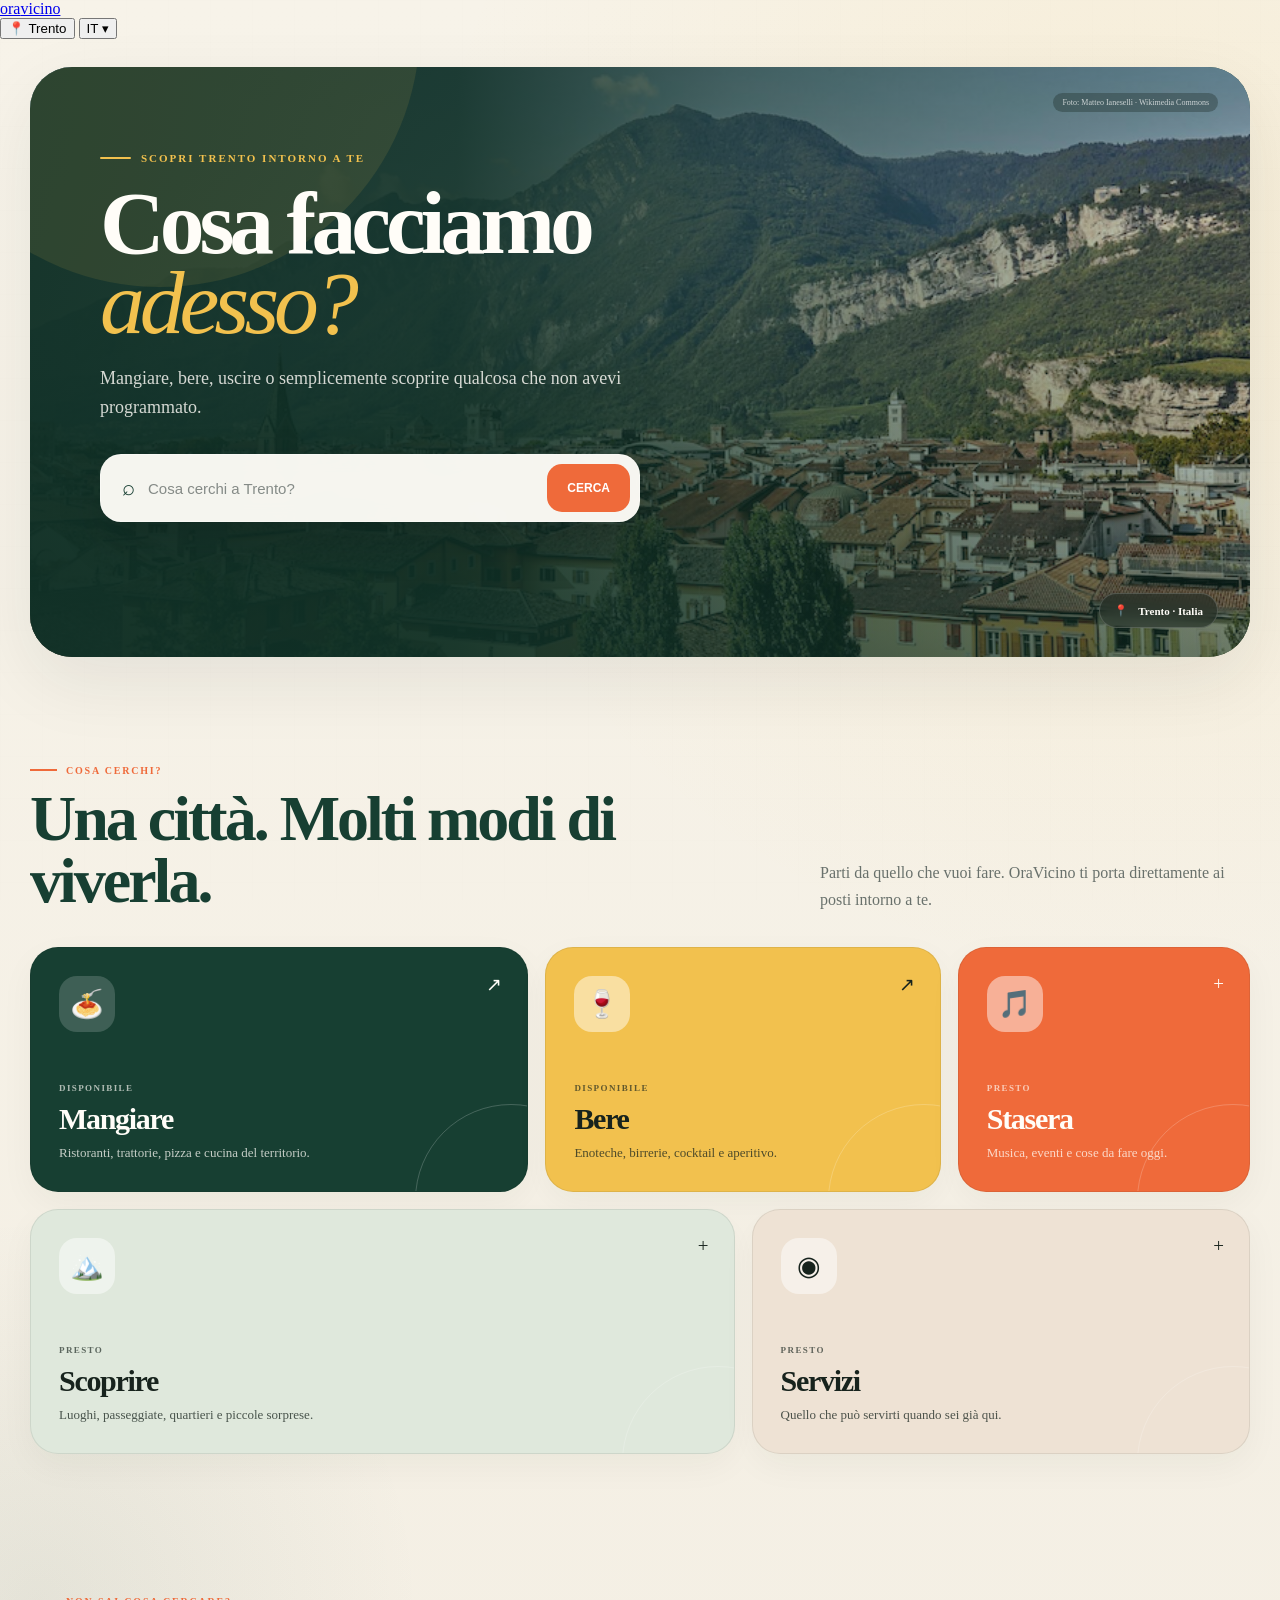
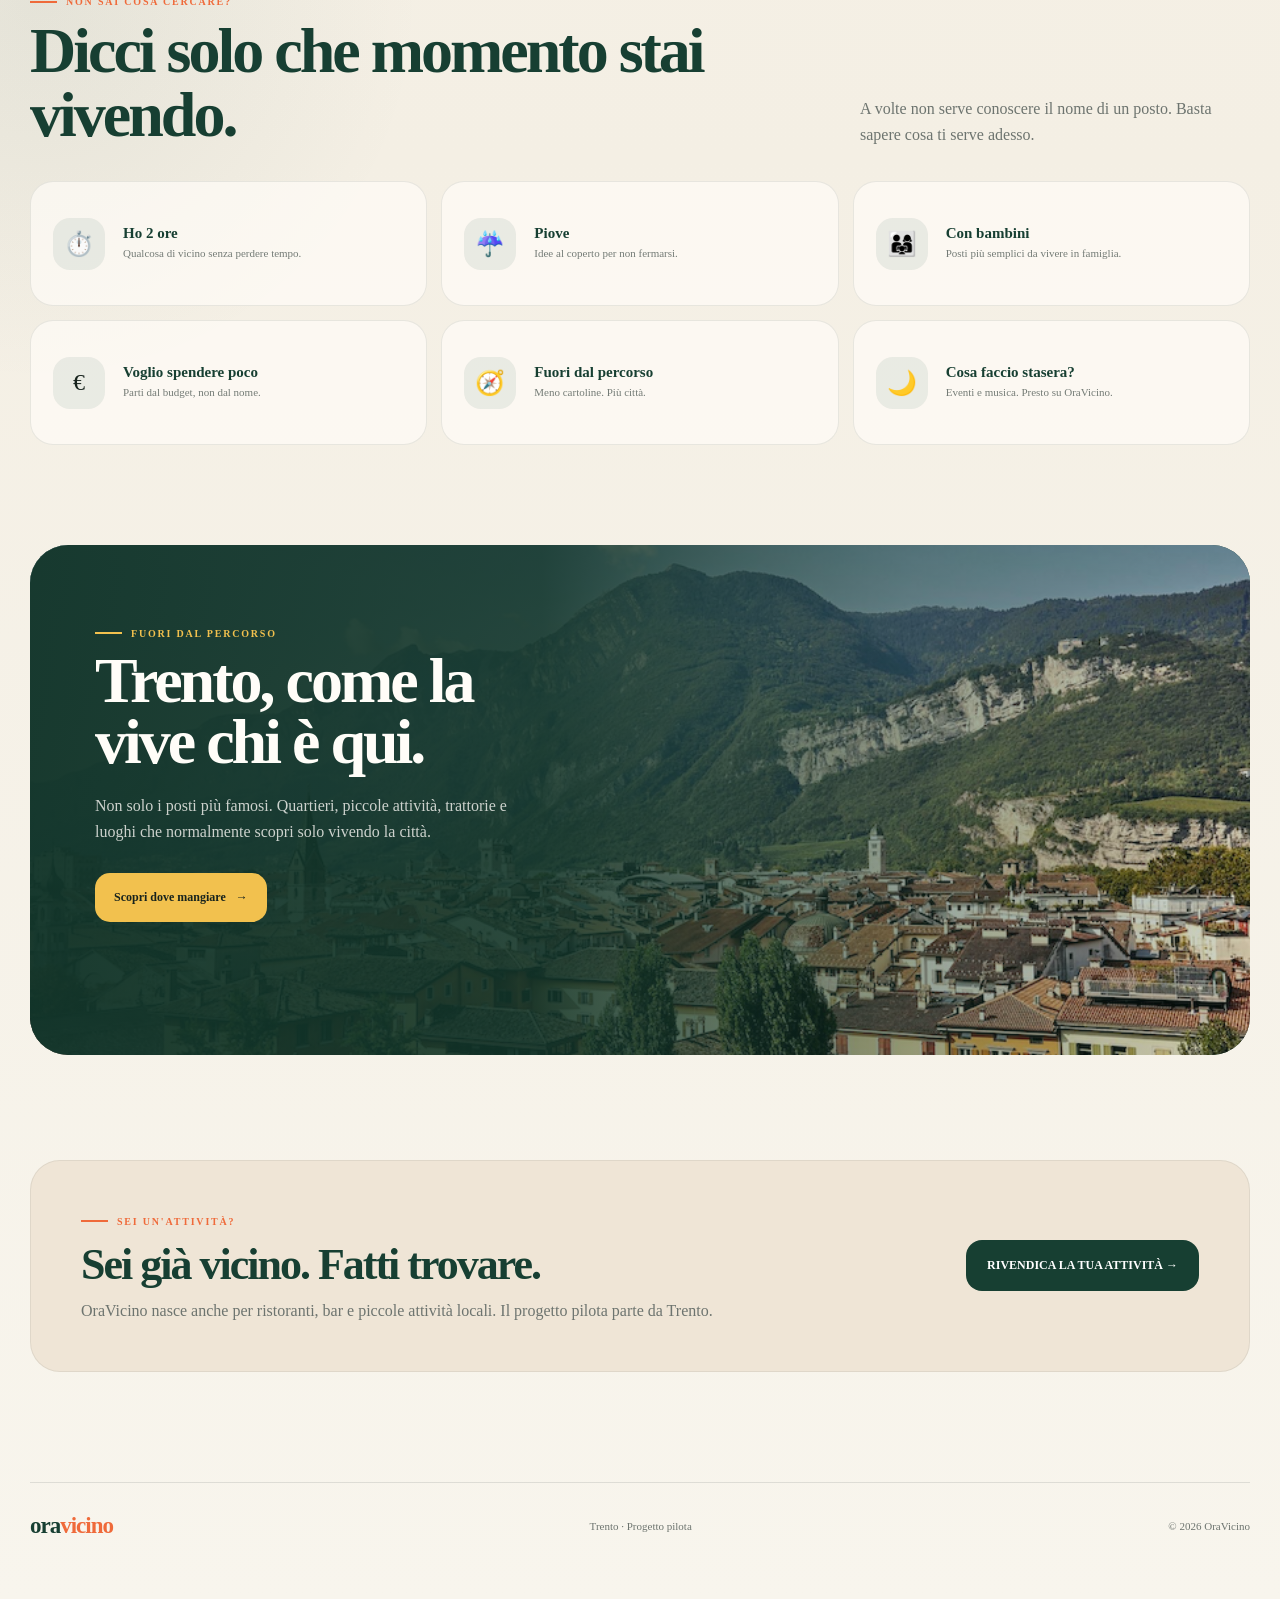
==== index.html @ 5eb2bd00 "Update index.html" ====
<!DOCTYPE html>
<html lang="it">

<head>

  <meta charset="UTF-8">

  <meta
    name="viewport"
    content="width=device-width, initial-scale=1.0"
  >

  <title>OraVicino — Scopri Trento intorno a te</title>

  <meta
    name="description"
    content="Scopri dove mangiare, bere, cosa fare e cosa vedere vicino a te a Trento."
  >

  <link
    rel="stylesheet"
    href="style.css"
  >

  <style>

    /* =====================================================
       HOME — ORAVICINO
    ===================================================== */

    body {
      margin: 0;
      color: #17231d;

      background:
        radial-gradient(
          circle at 90% 8%,
          rgba(242,193,78,.12),
          transparent 23%
        ),
        radial-gradient(
          circle at 3% 50%,
          rgba(23,63,50,.07),
          transparent 19%
        ),
        linear-gradient(
          180deg,
          #f7f3e9 0%,
          #f4efe4 55%,
          #f8f5ed 100%
        );
    }

    body::before {
      content: "";
      position: fixed;
      inset: 0;
      z-index: -10;
      pointer-events: none;
      opacity: .22;

      background-image:
        linear-gradient(
          rgba(23,63,50,.018) 1px,
          transparent 1px
        ),
        linear-gradient(
          90deg,
          rgba(23,63,50,.018) 1px,
          transparent 1px
        );

      background-size: 42px 42px;
    }


    /* =====================================================
       CONTAINER
    ===================================================== */

    .home-container {
      width: min(calc(100% - 60px), 1240px);
      margin: 0 auto;
    }


    /* =====================================================
       HERO
    ===================================================== */

    .home-hero {
      position: relative;
      min-height: 590px;
      margin-top: 28px;
      overflow: hidden;
      border-radius: 42px;
      isolation: isolate;

      box-shadow:
        0 25px 70px
        rgba(25,39,32,.08);

      background: #173f32;
    }

    .home-hero-photo {
      position: absolute;
      z-index: -5;
      inset: 0;
      width: 100%;
      height: 100%;
      object-fit: cover;
      object-position: center 48%;
    }

    .home-hero::before {
      content: "";
      position: absolute;
      z-index: -4;
      inset: 0;

      background:
        linear-gradient(
          90deg,
          rgba(16,48,38,.96) 0%,
          rgba(16,48,38,.91) 35%,
          rgba(16,48,38,.62) 58%,
          rgba(16,48,38,.20) 100%
        ),
        linear-gradient(
          0deg,
          rgba(16,48,38,.52),
          transparent 55%
        );
    }

    .home-hero::after {
      content: "";
      position: absolute;
      z-index: -3;
      width: 520px;
      height: 520px;
      top: -300px;
      left: -130px;
      border-radius: 50%;
      background: rgba(242,193,78,.10);
    }


    /* =====================================================
       CONTEÚDO HERO
    ===================================================== */

    .hero-content {
      position: relative;
      z-index: 2;
      width: min(680px, 100%);
      padding: 78px 70px 62px;
      color: #fffdf8;
      box-sizing: border-box;
    }

    .hero-eyebrow {
      display: inline-flex;
      align-items: center;
      gap: 10px;
      margin-bottom: 19px;
      color: #f2c14e;
      font-size: 11px;
      font-weight: 800;
      letter-spacing: 2px;
      text-transform: uppercase;
    }

    .hero-eyebrow::before {
      content: "";
      width: 31px;
      height: 2px;
      border-radius: 999px;
      background: #f2c14e;
    }

    .hero-content h1 {
      max-width: 670px;
      margin: 0 0 22px;
      color: #fffdf8;

      font-size:
        clamp(58px, 7vw, 94px);

      line-height: .89;
      letter-spacing: -5px;
    }

    .hero-content h1 em {
      display: block;
      color: #f2c14e;

      font-family:
        "Playfair Display",
        Georgia,
        serif;

      font-weight: 500;
    }

    .hero-description {
      max-width: 530px;
      margin: 0;
      color: rgba(255,253,248,.82);
      font-size: 18px;
      line-height: 1.6;
    }


    /* =====================================================
       BUSCA
    ===================================================== */

    .hero-search {
      max-width: 600px;
      min-height: 66px;
      margin-top: 32px;
      padding: 0 9px 0 21px;

      display: flex;
      align-items: center;
      gap: 13px;

      border-radius: 21px;

      background:
        rgba(255,253,248,.96);

      border:
        1px solid
        rgba(255,255,255,.35);

      box-shadow:
        0 17px 45px
        rgba(0,0,0,.16);

      backdrop-filter: blur(10px);
    }

    .hero-search-icon {
      flex: 0 0 auto;
      color: #173f32;
      font-size: 22px;
    }

    .hero-search input {
      flex: 1;
      min-width: 0;
      padding: 18px 0;
      border: 0;
      outline: 0;
      background: transparent;
      color: #17231d;
      font-size: 15px;
    }

    .hero-search input::placeholder {
      color: #858b87;
    }

    .hero-search button {
      min-height: 48px;
      padding: 0 20px;
      border: 0;
      border-radius: 15px;
      cursor: pointer;
      background: #ef6a3a;
      color: white;
      font-size: 12px;
      font-weight: 800;

      transition:
        transform .2s ease,
        background .2s ease;
    }

    .hero-search button:hover {
      transform: translateY(-1px);
      background: #db5c31;
    }


    /* =====================================================
       HERO LOCAL
    ===================================================== */

    .hero-location {
      position: absolute;
      z-index: 3;
      right: 32px;
      bottom: 29px;

      display: flex;
      align-items: center;
      gap: 10px;

      padding: 10px 14px;
      border-radius: 999px;
      color: #fffdf8;

      background:
        rgba(23,35,29,.52);

      border:
        1px solid
        rgba(255,255,255,.17);

      font-size: 11px;
      font-weight: 700;
      backdrop-filter: blur(8px);
    }

    .hero-photo-credit {
      position: absolute;
      z-index: 3;
      right: 32px;
      top: 26px;
      padding: 5px 9px;
      border-radius: 999px;
      color: rgba(255,255,255,.72);
      background: rgba(23,35,29,.32);
      font-size: 8px;
      text-decoration: none;
      backdrop-filter: blur(6px);
    }


    /* =====================================================
       INTRO CATEGORIAS
    ===================================================== */

    .category-section {
      padding: 100px 0 45px;
    }

    .section-heading {
      display: grid;

      grid-template-columns:
        minmax(0, 1fr)
        minmax(260px, 430px);

      gap: 50px;
      align-items: end;
      margin-bottom: 34px;
    }

    .section-kicker {
      display: inline-flex;
      align-items: center;
      gap: 9px;
      margin-bottom: 12px;
      color: #ef6a3a;
      font-size: 10px;
      font-weight: 800;
      letter-spacing: 1.8px;
      text-transform: uppercase;
    }

    .section-kicker::before {
      content: "";
      width: 27px;
      height: 2px;
      background: #ef6a3a;
    }

    .section-heading h2 {
      max-width: 700px;
      margin: 0;
      color: #173f32;

      font-size:
        clamp(42px, 5vw, 66px);

      line-height: .98;
      letter-spacing: -3px;
    }

    .section-heading p {
      margin: 0;
      color: #69716c;
      font-size: 16px;
      line-height: 1.65;
    }


    /* =====================================================
       CATEGORIAS
    ===================================================== */

    .category-grid {
      display: grid;
      grid-template-columns: repeat(12, 1fr);
      gap: 17px;
    }

    .category-card {
      position: relative;
      min-height: 245px;
      overflow: hidden;
      padding: 28px;

      display: flex;
      flex-direction: column;
      justify-content: space-between;

      border-radius: 28px;
      text-decoration: none;
      color: #17231d;

      border:
        1px solid
        rgba(23,35,29,.09);

      background:
        rgba(255,253,248,.82);

      box-shadow:
        0 12px 35px
        rgba(25,39,32,.045);

      transition:
        transform .25s ease,
        box-shadow .25s ease;

      box-sizing: border-box;
    }

    a.category-card {
      cursor: pointer;
    }

    div.category-card {
      cursor: default;
    }

    a.category-card:hover {
      transform: translateY(-5px);

      box-shadow:
        0 22px 55px
        rgba(25,39,32,.10);
    }

    .category-card.mangiare {
      grid-column: span 5;
      color: #fffdf8;
      background: #173f32;
    }

    .category-card.bere {
      grid-column: span 4;
      background: #f2c14e;
    }

    .category-card.stasera {
      grid-column: span 3;
      color: #fffdf8;
      background: #ef6a3a;
    }

    .category-card.scoprire {
      grid-column: span 7;
      background: #dfe8dc;
    }

    .category-card.servizi {
      grid-column: span 5;
      background: #eee2d4;
    }

    .category-icon {
      position: relative;
      z-index: 2;
      width: 56px;
      height: 56px;

      display: flex;
      align-items: center;
      justify-content: center;

      border-radius: 18px;
      background: rgba(255,255,255,.17);
      font-size: 27px;
    }

    .category-card:not(.mangiare)
    .category-icon {
      background: rgba(255,255,255,.47);
    }

    .category-content {
      position: relative;
      z-index: 2;
    }

    .category-status {
      display: inline-flex;
      margin-bottom: 9px;
      font-size: 9px;
      font-weight: 800;
      letter-spacing: 1.4px;
      text-transform: uppercase;
      opacity: .66;
    }

    .category-card h3 {
      margin: 0 0 7px;
      color: inherit;
      font-size: 30px;
      letter-spacing: -1.3px;
    }

    .category-card p {
      max-width: 400px;
      margin: 0;
      color: inherit;
      opacity: .75;
      font-size: 13px;
      line-height: 1.5;
    }

    .category-arrow {
      position: absolute;
      z-index: 2;
      right: 25px;
      top: 25px;
      font-size: 19px;

      transition:
        transform .2s ease;
    }

    a.category-card:hover
    .category-arrow {
      transform: translate(3px, -3px);
    }

    .category-card::after {
      content: "";
      position: absolute;
      width: 190px;
      height: 190px;
      right: -80px;
      bottom: -105px;
      border-radius: 50%;

      border:
        1px solid
        rgba(255,255,255,.20);

      pointer-events: none;
    }


    /* =====================================================
       MOMENTOS
    ===================================================== */

    .now-section {
      padding: 90px 0 100px;
    }

    .now-top {
      display: flex;
      justify-content: space-between;
      align-items: end;
      gap: 40px;
      margin-bottom: 34px;
    }

    .now-top h2 {
      max-width: 680px;
      margin: 0;
      color: #173f32;

      font-size:
        clamp(42px, 5vw, 64px);

      line-height: 1;
      letter-spacing: -3px;
    }

    .now-top p {
      max-width: 390px;
      margin: 0;
      color: #6d746f;
      line-height: 1.6;
    }

    .moment-grid {
      display: grid;
      grid-template-columns: repeat(3, 1fr);
      gap: 14px;
    }

    .moment {
      min-height: 125px;
      padding: 22px;

      display: flex;
      align-items: center;
      gap: 18px;

      border-radius: 23px;
      text-decoration: none;
      color: #17231d;

      background:
        rgba(255,253,248,.68);

      border:
        1px solid
        rgba(23,35,29,.09);

      transition:
        transform .2s ease,
        background .2s ease,
        box-shadow .2s ease;

      box-sizing: border-box;
    }

    a.moment:hover {
      transform: translateY(-3px);
      background: #fffdf8;

      box-shadow:
        0 15px 40px
        rgba(25,39,32,.07);
    }

    .moment-icon {
      flex: 0 0 52px;
      width: 52px;
      height: 52px;

      display: flex;
      align-items: center;
      justify-content: center;

      border-radius: 17px;
      background: rgba(23,63,50,.08);
      font-size: 24px;
    }

    .moment strong {
      display: block;
      margin-bottom: 4px;
      color: #173f32;
      font-size: 15px;
    }

    .moment span {
      display: block;
      color: #747b76;
      font-size: 11px;
      line-height: 1.45;
    }


    /* =====================================================
       LOCAL EXPERIENCE
    ===================================================== */

    .local-section {
      position: relative;
      min-height: 510px;
      overflow: hidden;
      margin-bottom: 105px;
      border-radius: 38px;
      background: #173f32;
      isolation: isolate;
    }

    .local-photo {
      position: absolute;
      z-index: -4;
      inset: 0;
      width: 100%;
      height: 100%;
      object-fit: cover;
      object-position: center;
    }

    .local-section::before {
      content: "";
      position: absolute;
      z-index: -3;
      inset: 0;

      background:
        linear-gradient(
          90deg,
          rgba(18,53,42,.97) 0%,
          rgba(18,53,42,.89) 42%,
          rgba(18,53,42,.45) 72%,
          rgba(18,53,42,.18) 100%
        );
    }

    .local-content {
      width: min(570px, 100%);
      padding: 75px 65px;
      color: #fffdf8;
      box-sizing: border-box;
    }

    .local-content .section-kicker {
      color: #f2c14e;
    }

    .local-content
    .section-kicker::before {
      background: #f2c14e;
    }

    .local-content h2 {
      margin: 0 0 20px;
      color: #fffdf8;

      font-size:
        clamp(46px, 5vw, 69px);

      line-height: .95;
      letter-spacing: -3px;
    }

    .local-content p {
      max-width: 500px;
      margin: 0 0 28px;
      color: rgba(255,253,248,.78);
      font-size: 16px;
      line-height: 1.65;
    }

    .local-button {
      display: inline-flex;
      align-items: center;
      gap: 10px;
      min-height: 49px;
      padding: 0 19px;
      border-radius: 15px;
      text-decoration: none;
      background: #f2c14e;
      color: #17231d;
      font-size: 12px;
      font-weight: 800;
      transition: transform .2s ease;
    }

    .local-button:hover {
      transform: translateY(-2px);
    }


    /* =====================================================
       NEGÓCIOS
    ===================================================== */

    .business-section {
      display: grid;

      grid-template-columns:
        minmax(0, 1fr)
        auto;

      gap: 40px;
      align-items: center;
      margin-bottom: 110px;
      padding: 47px 50px;
      border-radius: 30px;
      background: #efe5d6;

      border:
        1px solid
        rgba(23,35,29,.07);

      box-sizing: border-box;
    }

    .business-section h2 {
      margin: 0 0 8px;
      color: #173f32;

      font-size:
        clamp(30px, 4vw, 44px);

      letter-spacing: -2px;
    }

    .business-section p {
      max-width: 650px;
      margin: 0;
      color: #6d746f;
      line-height: 1.6;
    }

    .business-button {
      display: inline-flex;
      align-items: center;
      justify-content: center;
      min-height: 51px;
      padding: 0 21px;
      border-radius: 16px;
      color: white;
      background: #173f32;
      text-decoration: none;
      font-size: 12px;
      font-weight: 800;
      white-space: nowrap;
    }


    /* =====================================================
       FOOTER
    ===================================================== */

    .home-footer {
      width: min(calc(100% - 60px), 1240px);
      margin: 0 auto 30px;
      padding: 30px 0;

      display: flex;
      justify-content: space-between;
      align-items: center;
      gap: 30px;

      border-top:
        1px solid
        rgba(23,35,29,.11);

      color: #6d746f;
      font-size: 11px;
    }

    .home-footer
    .footer-logo {
      color: #173f32;
      font-size: 23px;
      font-weight: 800;
      letter-spacing: -1px;
      text-decoration: none;
    }

    .home-footer
    .footer-logo span {
      color: #ef6a3a;
    }


    /* =====================================================
       TABLET
    ===================================================== */

    @media (max-width: 900px) {

      .home-hero {
        min-height: 570px;
      }

      .hero-content {
        padding: 65px 45px 55px;
      }

      .section-heading {
        grid-template-columns: 1fr;
        gap: 20px;
      }

      .category-card.mangiare,
      .category-card.bere,
      .category-card.stasera,
      .category-card.scoprire,
      .category-card.servizi {
        grid-column: span 6;
      }

      .category-card.servizi {
        grid-column: 1 / -1;
      }

      .moment-grid {
        grid-template-columns: repeat(2, 1fr);
      }

      .now-top {
        align-items: flex-start;
        flex-direction: column;
      }

      .business-section {
        grid-template-columns: 1fr;
      }

    }


    /* =====================================================
       CELULAR
    ===================================================== */

    @media (max-width: 600px) {

      .home-container {
        width: calc(100% - 30px);
      }

      .home-hero {
        min-height: 640px;
        margin-top: 15px;
        border-radius: 28px;
      }

      .home-hero-photo {
        object-position: 61% center;
      }

      .home-hero::before {
        background:
          linear-gradient(
            0deg,
            rgba(16,48,38,.98) 0%,
            rgba(16,48,38,.92) 54%,
            rgba(16,48,38,.47) 100%
          );
      }

      .hero-content {
        position: absolute;
        left: 0;
        right: 0;
        bottom: 0;
        padding: 35px 22px 31px;
      }

      .hero-content h1 {
        font-size:
          clamp(52px, 16vw, 72px);

        letter-spacing: -3.5px;
      }

      .hero-description {
        font-size: 15px;
      }

      .hero-search {
        min-height: 58px;
        padding-left: 16px;
      }

      .hero-search button {
        display: none;
      }

      .hero-location {
        top: 20px;
        right: 18px;
        bottom: auto;
      }

      .hero-photo-credit {
        display: none;
      }

      .category-section {
        padding-top: 75px;
      }

      .section-heading h2,
      .now-top h2 {
        letter-spacing: -2px;
      }

      .category-card.mangiare,
      .category-card.bere,
      .category-card.stasera,
      .category-card.scoprire,
      .category-card.servizi {
        grid-column: 1 / -1;
      }

      .category-card {
        min-height: 205px;
      }

      .now-section {
        padding: 70px 0 80px;
      }

      .moment-grid {
        grid-template-columns: 1fr;
      }

      .moment {
        min-height: 95px;
      }

      .local-section {
        min-height: 570px;
        margin-bottom: 70px;
        border-radius: 28px;
      }

      .local-section::before {
        background:
          linear-gradient(
            0deg,
            rgba(18,53,42,.98) 0%,
            rgba(18,53,42,.88) 58%,
            rgba(18,53,42,.25) 100%
          );
      }

      .local-content {
        position: absolute;
        left: 0;
        right: 0;
        bottom: 0;
        width: auto;
        padding: 38px 25px;
      }

      .business-section {
        margin-bottom: 70px;
        padding: 32px 25px;
      }

      .home-footer {
        width: calc(100% - 30px);
        align-items: flex-start;
        flex-direction: column;
      }

    }

  </style>

</head>


<body>


  <!-- =====================================================
       HEADER
  ===================================================== -->

  <header class="topbar">

    <a
      class="logo"
      href="index.html"
    >
      ora<span>vicino</span>
    </a>


    <div class="top-actions">

      <button
        class="city-button"
        type="button"
      >
        📍 Trento
      </button>


      <button
        class="language-button"
        type="button"
      >
        IT ▾
      </button>

    </div>

  </header>


  <main>

    <div class="home-container">


      <!-- =================================================
           HERO
      ================================================== -->

      <section class="home-hero">

        <img
          class="home-hero-photo"
          src="images/trento-panorama.jpg"
          alt="Panorama di Trento"
        >


        <div class="hero-content">

          <span class="hero-eyebrow">
            SCOPRI TRENTO INTORNO A TE
          </span>


          <h1>
            Cosa facciamo
            <em>adesso?</em>
          </h1>


          <p class="hero-description">

            Mangiare, bere, uscire
            o semplicemente scoprire qualcosa
            che non avevi programmato.

          </p>


          <form
            class="hero-search"
            id="homeSearch"
          >

            <span class="hero-search-icon">
              ⌕
            </span>


            <input
              id="homeSearchInput"
              type="text"
              placeholder="Cosa cerchi a Trento?"
              autocomplete="off"
            >


            <button type="submit">
              CERCA
            </button>

          </form>

        </div>


        <div class="hero-location">

          <span>📍</span>

          <span>
            Trento · Italia
          </span>

        </div>


        <a
          class="hero-photo-credit"
          href="https://commons.wikimedia.org/wiki/File:Trento-panorama_from_Bindesi_2.jpg"
          target="_blank"
          rel="noopener noreferrer"
        >
          Foto: Matteo Ianeselli · Wikimedia Commons
        </a>

      </section>


      <!-- =================================================
           CATEGORIAS
      ================================================== -->

      <section class="category-section">

        <div class="section-heading">

          <div>

            <span class="section-kicker">
              COSA CERCHI?
            </span>


            <h2>
              Una città.
              Molti modi di viverla.
            </h2>

          </div>


          <p>

            Parti da quello che vuoi fare.
            OraVicino ti porta direttamente
            ai posti intorno a te.

          </p>

        </div>


        <div class="category-grid">


          <!-- MANGIARE -->

          <a
            class="category-card mangiare"
            href="mangiare.html"
          >

            <span class="category-arrow">
              ↗
            </span>


            <div class="category-icon">
              🍝
            </div>


            <div class="category-content">

              <span class="category-status">
                DISPONIBILE
              </span>


              <h3>
                Mangiare
              </h3>


              <p>
                Ristoranti, trattorie,
                pizza e cucina del territorio.
              </p>

            </div>

          </a>


          <!-- BERE -->

          <a
            class="category-card bere"
            href="bere.html"
          >

            <span class="category-arrow">
              ↗
            </span>


            <div class="category-icon">
              🍷
            </div>


            <div class="category-content">

              <span class="category-status">
                DISPONIBILE
              </span>


              <h3>
                Bere
              </h3>


              <p>
                Enoteche, birrerie,
                cocktail e aperitivo.
              </p>

            </div>

          </a>


          <!-- STASERA -->

          <div
            class="category-card stasera"
          >

            <span class="category-arrow">
              +
            </span>


            <div class="category-icon">
              🎵
            </div>


            <div class="category-content">

              <span class="category-status">
                PRESTO
              </span>


              <h3>
                Stasera
              </h3>


              <p>
                Musica, eventi
                e cose da fare oggi.
              </p>

            </div>

          </div>


          <!-- SCOPRIRE -->

          <div
            class="category-card scoprire"
          >

            <span class="category-arrow">
              +
            </span>


            <div class="category-icon">
              🏔️
            </div>


            <div class="category-content">

              <span class="category-status">
                PRESTO
              </span>


              <h3>
                Scoprire
              </h3>


              <p>
                Luoghi, passeggiate,
                quartieri e piccole sorprese.
              </p>

            </div>

          </div>


          <!-- SERVIZI -->

          <div
            class="category-card servizi"
          >

            <span class="category-arrow">
              +
            </span>


            <div class="category-icon">
              ◉
            </div>


            <div class="category-content">

              <span class="category-status">
                PRESTO
              </span>


              <h3>
                Servizi
              </h3>


              <p>
                Quello che può servirti
                quando sei già qui.
              </p>

            </div>

          </div>

        </div>

      </section>


      <!-- =================================================
           MOMENTOS
      ================================================== -->

      <section class="now-section">

        <div class="now-top">

          <div>

            <span class="section-kicker">
              NON SAI COSA CERCARE?
            </span>


            <h2>
              Dicci solo
              che momento stai vivendo.
            </h2>

          </div>


          <p>

            A volte non serve conoscere
            il nome di un posto.
            Basta sapere cosa ti serve adesso.

          </p>

        </div>


        <div class="moment-grid">


          <a
            class="moment"
            href="mangiare.html"
          >

            <div class="moment-icon">
              ⏱️
            </div>


            <div>

              <strong>
                Ho 2 ore
              </strong>

              <span>
                Qualcosa di vicino
                senza perdere tempo.
              </span>

            </div>

          </a>


          <a
            class="moment"
            href="mangiare.html"
          >

            <div class="moment-icon">
              ☔
            </div>


            <div>

              <strong>
                Piove
              </strong>

              <span>
                Idee al coperto
                per non fermarsi.
              </span>

            </div>

          </a>


          <a
            class="moment"
            href="mangiare.html"
          >

            <div class="moment-icon">
              👨‍👩‍👧
            </div>


            <div>

              <strong>
                Con bambini
              </strong>

              <span>
                Posti più semplici
                da vivere in famiglia.
              </span>

            </div>

          </a>


          <a
            class="moment"
            href="mangiare.html"
          >

            <div class="moment-icon">
              €
            </div>


            <div>

              <strong>
                Voglio spendere poco
              </strong>

              <span>
                Parti dal budget,
                non dal nome.
              </span>

            </div>

          </a>


          <a
            class="moment"
            href="mangiare.html"
          >

            <div class="moment-icon">
              🧭
            </div>


            <div>

              <strong>
                Fuori dal percorso
              </strong>

              <span>
                Meno cartoline.
                Più città.
              </span>

            </div>

          </a>


          <div class="moment">

            <div class="moment-icon">
              🌙
            </div>


            <div>

              <strong>
                Cosa faccio stasera?
              </strong>

              <span>
                Eventi e musica.
                Presto su OraVicino.
              </span>

            </div>

          </div>

        </div>

      </section>


      <!-- =================================================
           TRENTO LOCAL
      ================================================== -->

      <section class="local-section">

        <img
          class="local-photo"
          src="images/trento-panorama.jpg"
          alt=""
        >


        <div class="local-content">

          <span class="section-kicker">
            FUORI DAL PERCORSO
          </span>


          <h2>
            Trento,
            come la vive
            chi è qui.
          </h2>


          <p>

            Non solo i posti più famosi.
            Quartieri, piccole attività,
            trattorie e luoghi che normalmente
            scopri solo vivendo la città.

          </p>


          <a
            class="local-button"
            href="mangiare.html"
          >
            Scopri dove mangiare
            <span>→</span>
          </a>

        </div>

      </section>


      <!-- =================================================
           COMERCIANTES
      ================================================== -->

      <section class="business-section">

        <div>

          <span class="section-kicker">
            SEI UN'ATTIVITÀ?
          </span>


          <h2>
            Sei già vicino.
            Fatti trovare.
          </h2>


          <p>

            OraVicino nasce anche per
            ristoranti, bar e piccole attività locali.
            Il progetto pilota parte da Trento.

          </p>

        </div>


        <a
          class="business-button"
          href="mailto:ciao@oravicino.it"
        >
          RIVENDICA LA TUA ATTIVITÀ →
        </a>

      </section>

    </div>

  </main>


  <!-- =====================================================
       FOOTER
  ===================================================== -->

  <footer class="home-footer">

    <a
      class="footer-logo"
      href="index.html"
    >
      ora<span>vicino</span>
    </a>


    <span>
      Trento · Progetto pilota
    </span>


    <span>
      © 2026 OraVicino
    </span>

  </footer>


  <!-- =====================================================
       JS
  ===================================================== -->

  <script>

    const homeSearch =
      document.getElementById(
        "homeSearch"
      );


    const homeSearchInput =
      document.getElementById(
        "homeSearchInput"
      );


    homeSearch.addEventListener(
      "submit",
      function(event) {

        event.preventDefault();


        const query =
          homeSearchInput
            .value
            .trim();


        if (!query) {

          window.location.href =
            "mangiare.html";

          return;

        }


        window.location.href =
          "mangiare.html?search="
          +
          encodeURIComponent(query);

      }
    );

  </script>


</body>

</html>
---- style.css ----
/* CORREÇÃO FINAL — MENU RÁPIDO */

.quick-filters > a.quick-link,
.quick-filters > button {
  appearance: none;
  -webkit-appearance: none;

  height: 48px;
  min-height: 48px;

  padding: 0 20px;

  border: 1px solid var(--line);
  border-radius: 999px;

  background: rgba(255, 255, 255, 0.28);

  color: var(--ink);

  display: inline-flex;
  align-items: center;
  justify-content: center;

  gap: 8px;

  font-family: "DM Sans", sans-serif;
  font-size: 15px;
  font-weight: 500;
  line-height: 1;

  text-decoration: none;

  cursor: pointer;

  transition:
    background .2s ease,
    color .2s ease,
    border-color .2s ease,
    transform .2s ease;
}


.quick-filters > a.quick-link span,
.quick-filters > button span {
  margin: 0;
  display: inline-block;
}


.quick-filters > a.quick-link:hover,
.quick-filters > button:hover {
  background: var(--green);
  border-color: var(--green);
  color: white;
  transform: translateY(-1px);
}


@media (max-width: 560px) {

  .quick-filters {
    display: flex;
    flex-wrap: nowrap;
    gap: 8px;
    overflow-x: auto;
    scrollbar-width: none;
  }

  .quick-filters::-webkit-scrollbar {
    display: none;
  }

  .quick-filters > a.quick-link,
  .quick-filters > button {
    flex: 0 0 auto;
    height: 44px;
    min-height: 44px;
    padding: 0 16px;
    font-size: 14px;
  }

}
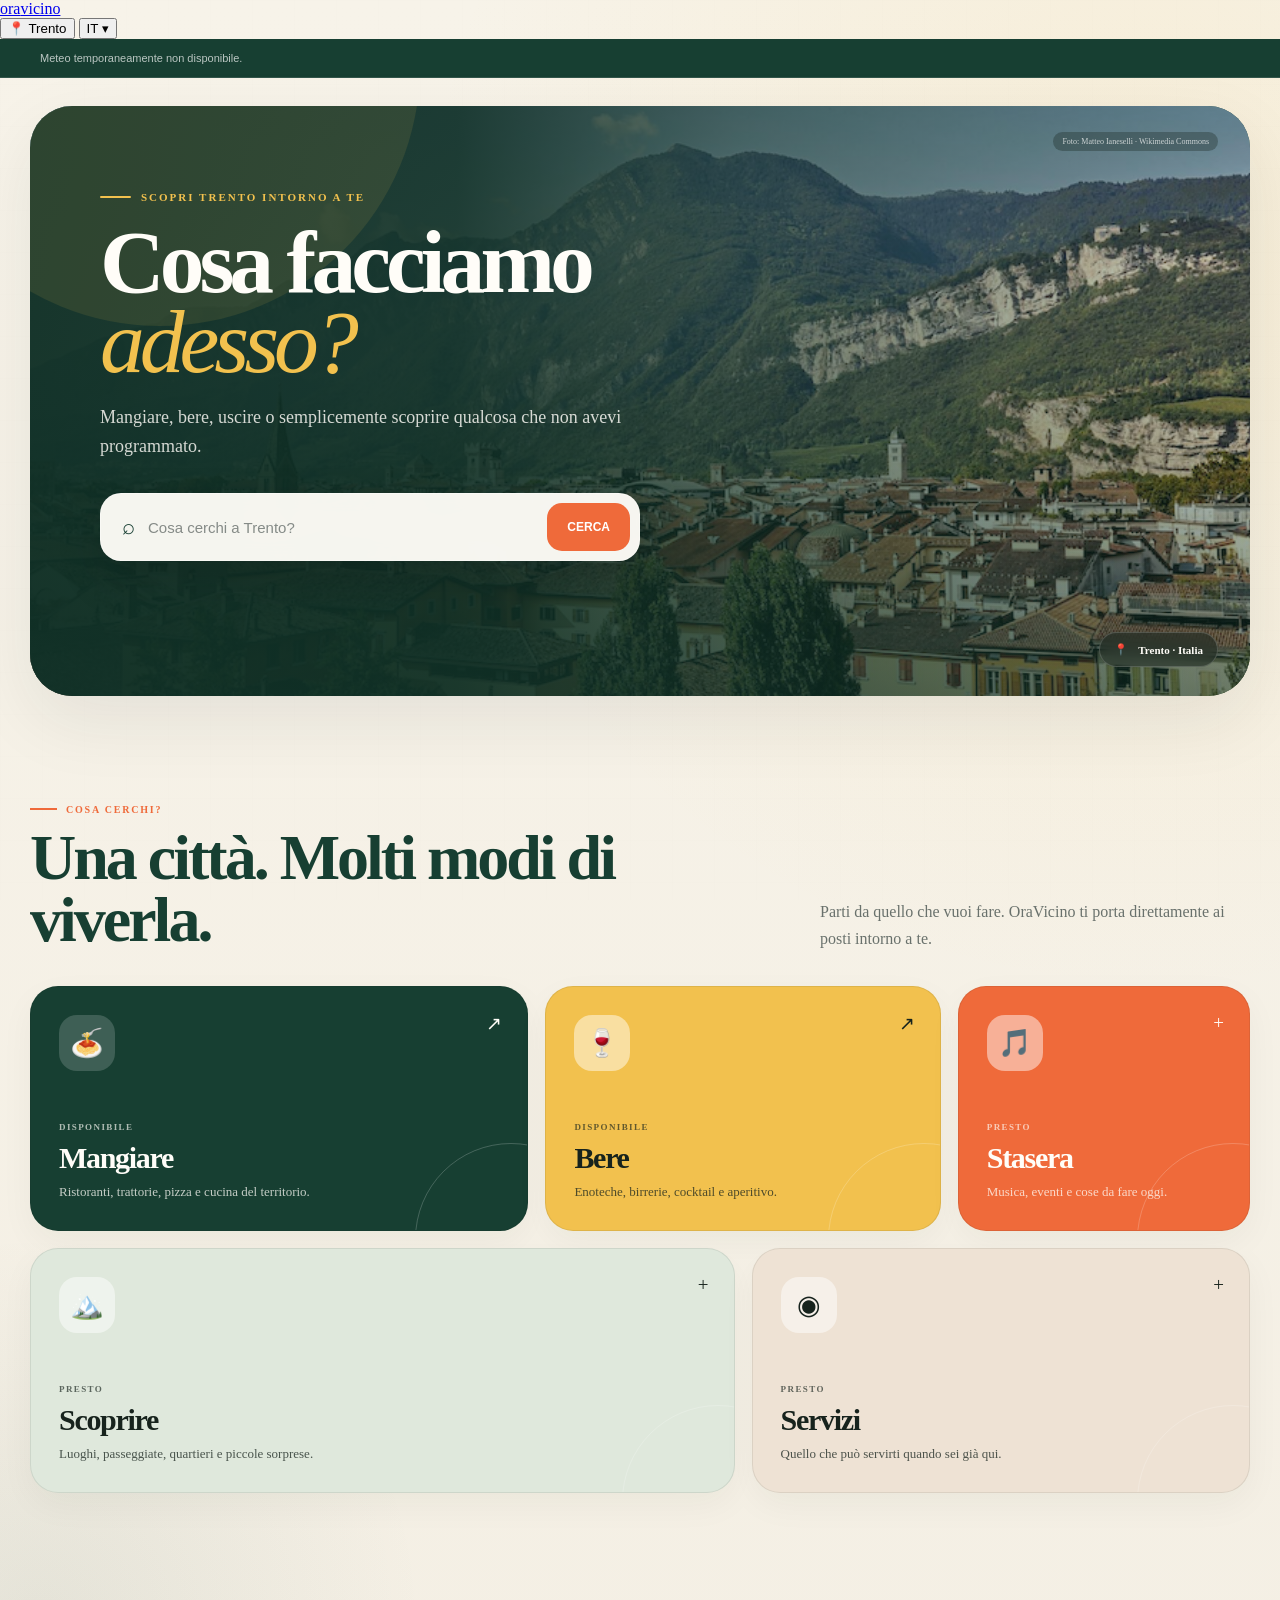
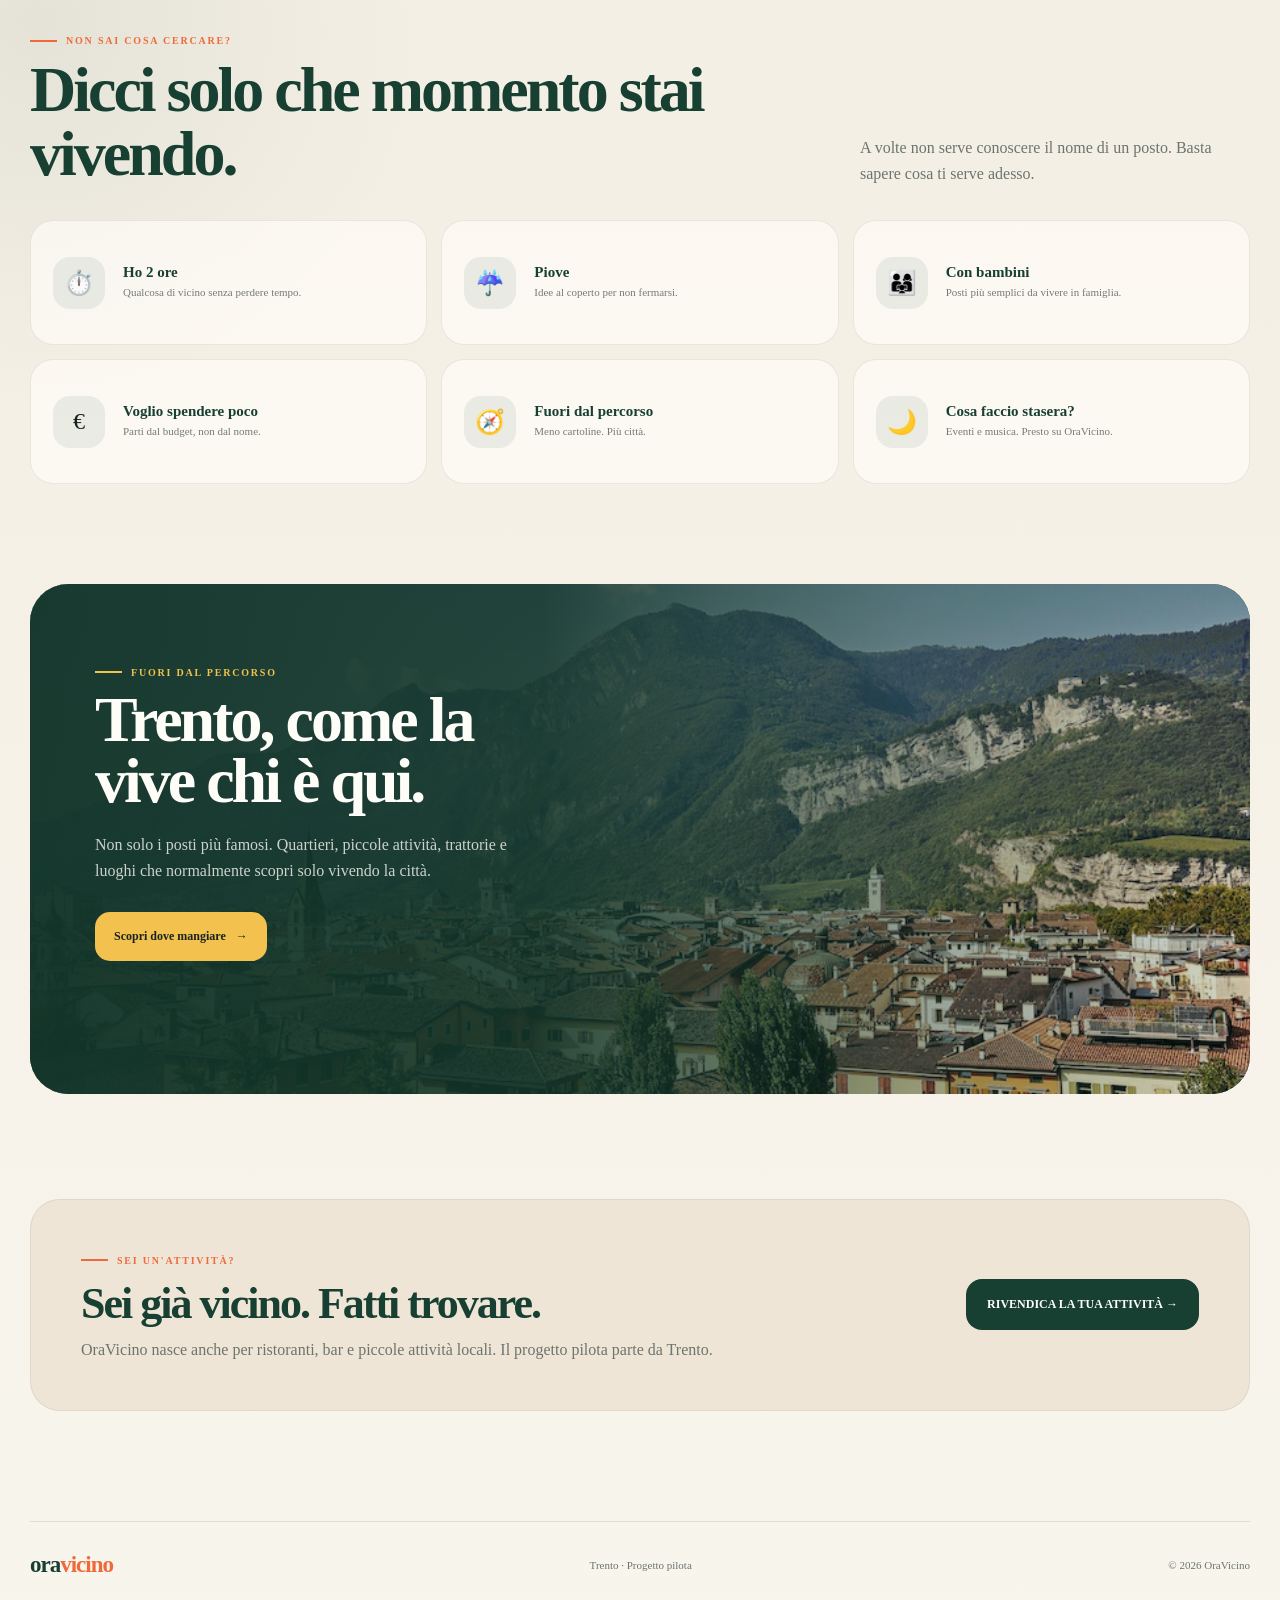
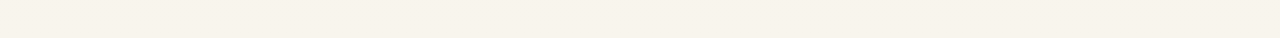
==== commit 2e6cc701: "Update index.html" ====
--- a/index.html
+++ b/index.html
@@ -20,6 +20,12 @@
   <link
     rel="stylesheet"
     href="style.css"
+  >
+
+  <!-- ORAVICINO METEO -->
+  <link
+    rel="stylesheet"
+    href="meteo.css"
   >
 
   <style>
@@ -1774,6 +1780,10 @@
   </script>
 
 
+  <!-- ORAVICINO METEO -->
+  <script src="meteo.js"></script>
+
+
 </body>
 
 </html>
--- a/meteo.css
+++ b/meteo.css
@@ -0,0 +1,194 @@
+/* ==========================================
+   ORAVICINO · METEO
+   ========================================== */
+
+.ov-meteo {
+  width: 100%;
+  background: #173f32;
+  color: #fff;
+  font-family: "DM Sans", sans-serif;
+  border-bottom: 1px solid rgba(255, 255, 255, 0.12);
+}
+
+.ov-meteo-inner {
+  max-width: 1200px;
+  margin: 0 auto;
+  min-height: 58px;
+  padding: 8px 22px;
+
+  display: flex;
+  align-items: center;
+  gap: 18px;
+}
+
+.ov-meteo-now {
+  flex: 0 0 auto;
+  display: flex;
+  align-items: center;
+  gap: 9px;
+  padding-right: 18px;
+  border-right: 1px solid rgba(255, 255, 255, 0.2);
+}
+
+.ov-meteo-now-icon {
+  font-size: 25px;
+  line-height: 1;
+}
+
+.ov-meteo-city {
+  font-size: 10px;
+  font-weight: 800;
+  letter-spacing: 0.12em;
+  text-transform: uppercase;
+  opacity: 0.68;
+}
+
+.ov-meteo-current {
+  display: flex;
+  align-items: baseline;
+  gap: 6px;
+}
+
+.ov-meteo-temp {
+  font-size: 19px;
+  font-weight: 900;
+}
+
+.ov-meteo-description {
+  font-size: 12px;
+  opacity: 0.82;
+}
+
+.ov-meteo-hours {
+  min-width: 0;
+  flex: 1;
+
+  display: flex;
+  align-items: center;
+  gap: 6px;
+
+  overflow-x: auto;
+  scrollbar-width: none;
+}
+
+.ov-meteo-hours::-webkit-scrollbar {
+  display: none;
+}
+
+.ov-meteo-hour {
+  flex: 0 0 auto;
+
+  min-width: 73px;
+  padding: 5px 8px;
+
+  text-align: center;
+
+  border-radius: 10px;
+  border: 1px solid transparent;
+}
+
+.ov-meteo-hour.rain {
+  background: rgba(255, 255, 255, 0.11);
+  border-color: rgba(255, 255, 255, 0.13);
+}
+
+.ov-meteo-hour-time {
+  font-size: 10px;
+  font-weight: 800;
+  opacity: 0.68;
+}
+
+.ov-meteo-hour-main {
+  margin-top: 2px;
+
+  display: flex;
+  justify-content: center;
+  align-items: center;
+  gap: 4px;
+
+  font-size: 13px;
+  font-weight: 800;
+}
+
+.ov-meteo-hour-rain {
+  min-height: 13px;
+  margin-top: 1px;
+
+  font-size: 9px;
+  font-weight: 800;
+
+  color: #f2c14e;
+}
+
+.ov-meteo-more {
+  flex: 0 0 auto;
+
+  border: 0;
+  background: transparent;
+  color: #fff;
+
+  font: inherit;
+  font-size: 11px;
+  font-weight: 900;
+
+  cursor: pointer;
+  opacity: 0.82;
+}
+
+.ov-meteo-more:hover {
+  opacity: 1;
+}
+
+.ov-meteo-loading {
+  max-width: 1200px;
+  margin: 0 auto;
+  padding: 16px 22px;
+
+  font-size: 12px;
+  opacity: 0.75;
+}
+
+.ov-meteo-error {
+  max-width: 1200px;
+  margin: 0 auto;
+  padding: 13px 22px;
+
+  font-size: 11px;
+  opacity: 0.7;
+}
+
+/* MOBILE */
+
+@media (max-width: 720px) {
+  .ov-meteo-inner {
+    min-height: 62px;
+    padding: 7px 12px;
+    gap: 10px;
+  }
+
+  .ov-meteo-now {
+    padding-right: 10px;
+  }
+
+  .ov-meteo-description {
+    display: none;
+  }
+
+  .ov-meteo-city {
+    font-size: 9px;
+  }
+
+  .ov-meteo-temp {
+    font-size: 17px;
+  }
+
+  .ov-meteo-hour {
+    min-width: 62px;
+    padding-left: 5px;
+    padding-right: 5px;
+  }
+
+  .ov-meteo-more {
+    display: none;
+  }
+}
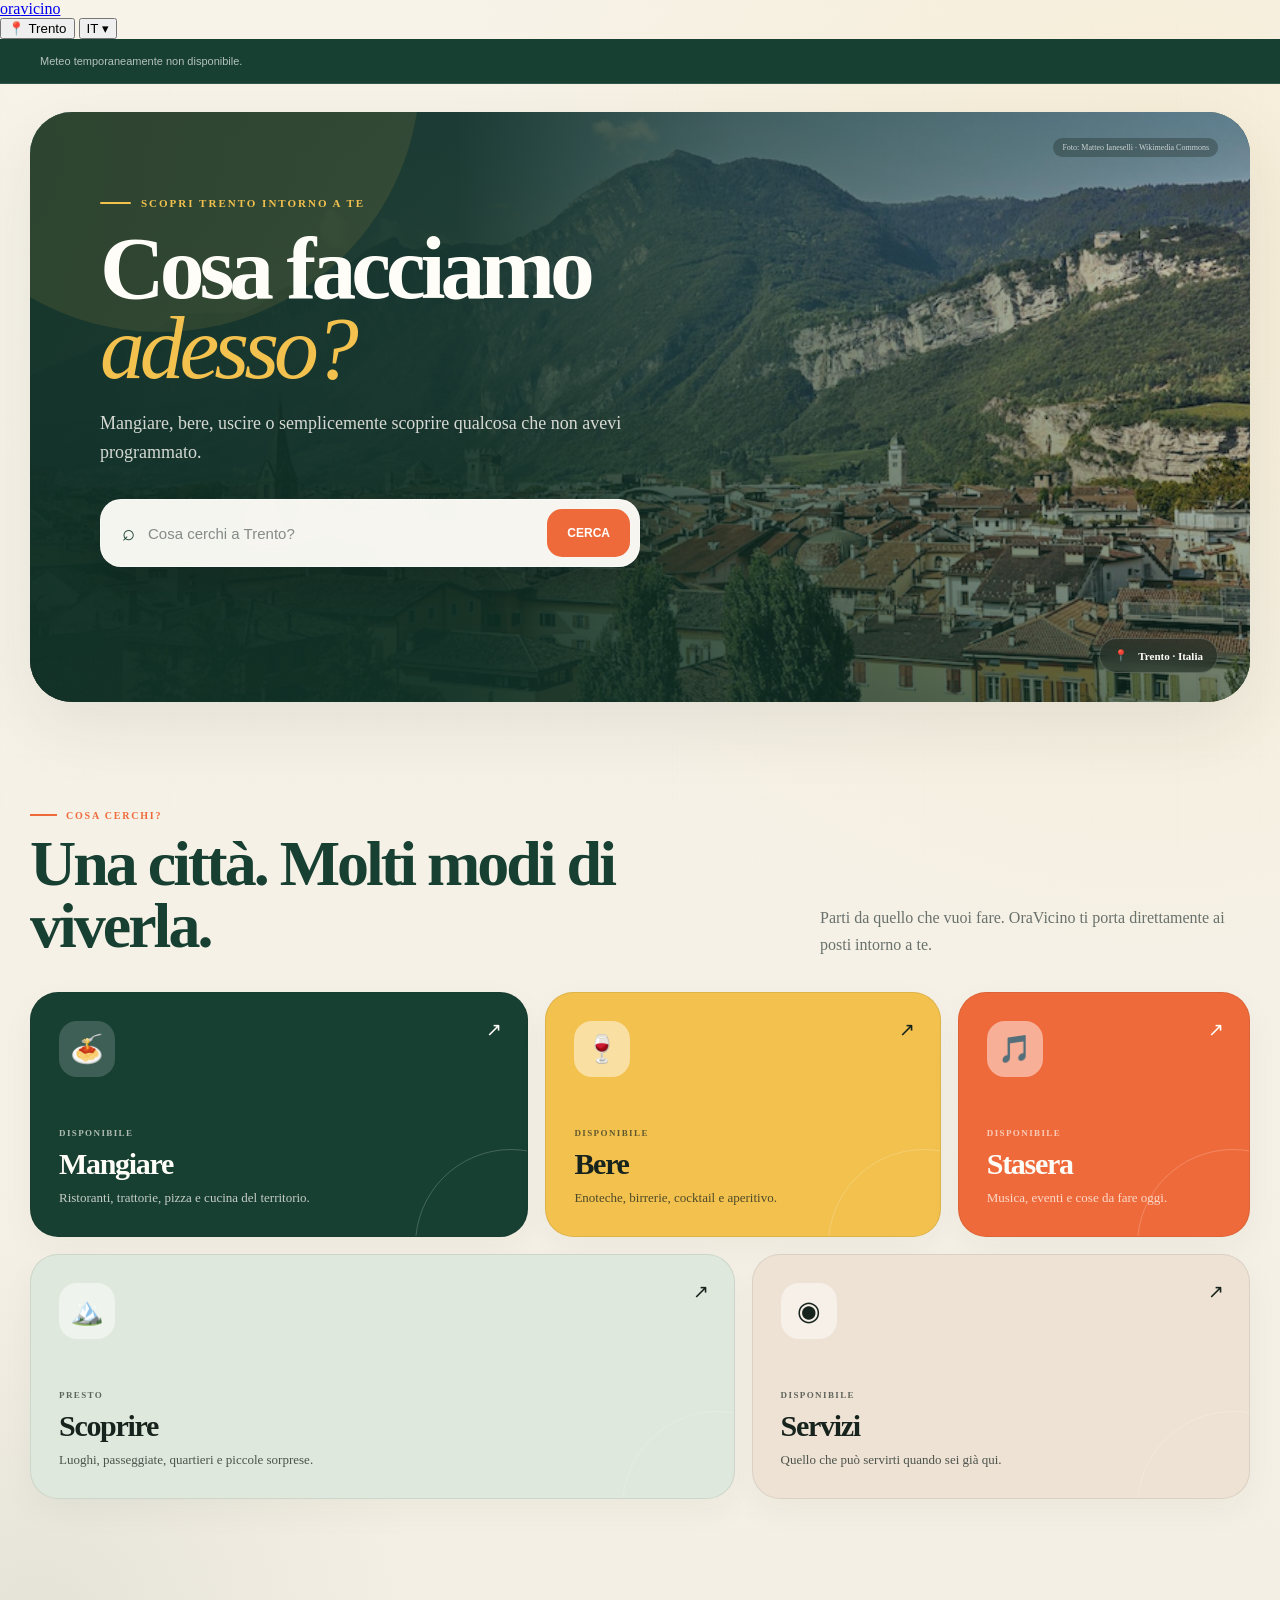
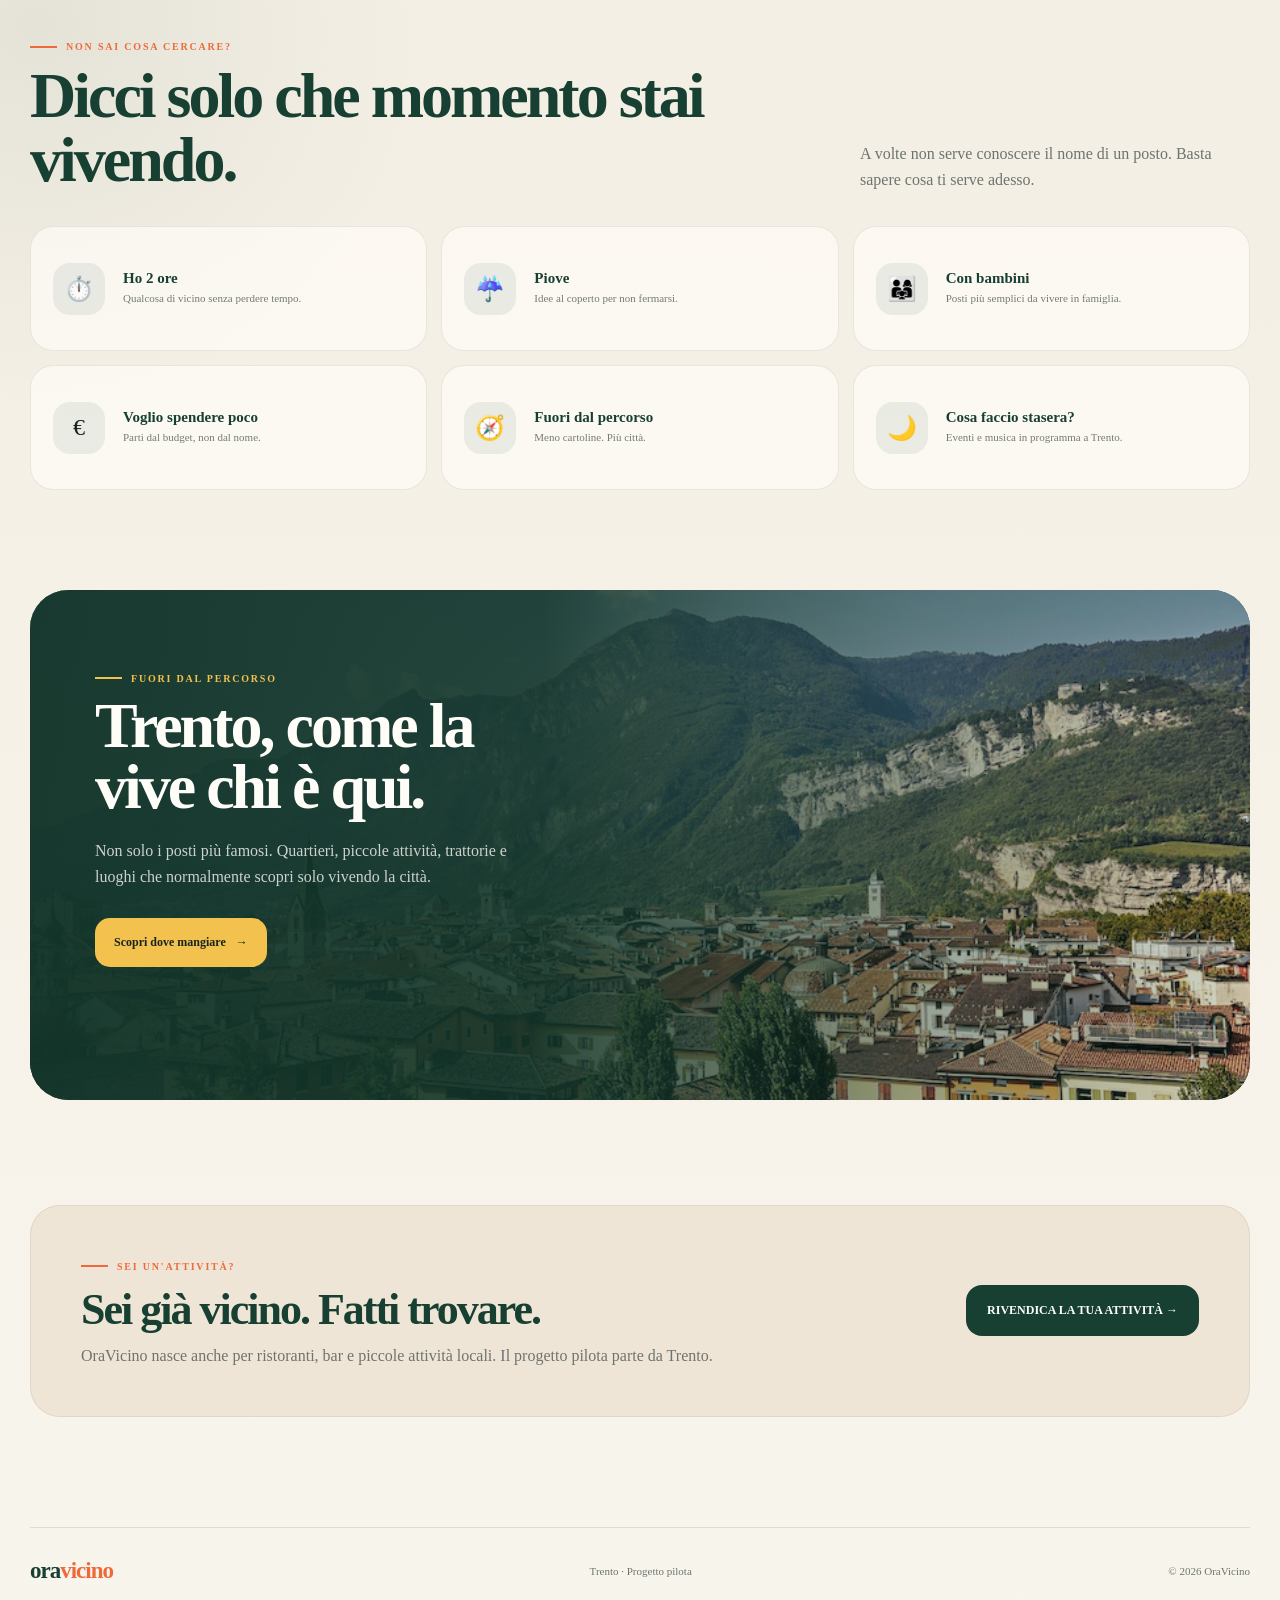
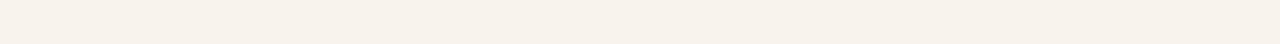
==== commit d2f6ec12: "Update index.html" ====
--- a/index.html
+++ b/index.html
@@ -1298,12 +1298,13 @@
 
           <!-- STASERA -->
 
-          <div
+          <a
             class="category-card stasera"
+            href="stasera.html"
           >
 
             <span class="category-arrow">
-              +
+              ↗
             </span>
 
 
@@ -1315,7 +1316,7 @@
             <div class="category-content">
 
               <span class="category-status">
-                PRESTO
+                DISPONIBILE
               </span>
 
 
@@ -1331,17 +1332,18 @@
 
             </div>
 
-          </div>
+          </a>
 
 
           <!-- SCOPRIRE -->
 
-          <div
+          <a
             class="category-card scoprire"
+            href="scoprire.html"
           >
 
             <span class="category-arrow">
-              +
+              ↗
             </span>
 
 
@@ -1369,17 +1371,18 @@
 
             </div>
 
-          </div>
+          </a>
 
 
           <!-- SERVIZI -->
 
-          <div
+          <a
             class="category-card servizi"
+            href="servizi.html"
           >
 
             <span class="category-arrow">
-              +
+              ↗
             </span>
 
 
@@ -1391,7 +1394,7 @@
             <div class="category-content">
 
               <span class="category-status">
-                PRESTO
+                DISPONIBILE
               </span>
 
 
@@ -1407,7 +1410,7 @@
 
             </div>
 
-          </div>
+          </a>
 
         </div>
 
@@ -1581,7 +1584,10 @@
           </a>
 
 
-          <div class="moment">
+          <a
+            class="moment"
+            href="stasera.html"
+          >
 
             <div class="moment-icon">
               🌙
@@ -1595,13 +1601,13 @@
               </strong>
 
               <span>
-                Eventi e musica.
-                Presto su OraVicino.
+                Eventi e musica
+                in programma a Trento.
               </span>
 
             </div>
 
-          </div>
+          </a>
 
         </div>
 
--- a/meteo.css
+++ b/meteo.css
@@ -4,10 +4,17 @@
 
 .ov-meteo {
   width: 100%;
+  position: relative;
+  z-index: 20;
+
   background: #173f32;
   color: #fff;
+
   font-family: "DM Sans", sans-serif;
-  border-bottom: 1px solid rgba(255, 255, 255, 0.12);
+
+  border-bottom:
+    1px solid
+    rgba(255, 255, 255, 0.12);
 }
 
 .ov-meteo-inner {
@@ -19,15 +26,27 @@
   display: flex;
   align-items: center;
   gap: 18px;
-}
+
+  box-sizing: border-box;
+}
+
+
+/* ==========================================
+   AGORA
+   ========================================== */
 
 .ov-meteo-now {
   flex: 0 0 auto;
+
   display: flex;
   align-items: center;
   gap: 9px;
+
   padding-right: 18px;
-  border-right: 1px solid rgba(255, 255, 255, 0.2);
+
+  border-right:
+    1px solid
+    rgba(255, 255, 255, 0.20);
 }
 
 .ov-meteo-now-icon {
@@ -38,9 +57,10 @@
 .ov-meteo-city {
   font-size: 10px;
   font-weight: 800;
-  letter-spacing: 0.12em;
+  letter-spacing: .12em;
   text-transform: uppercase;
-  opacity: 0.68;
+
+  opacity: .68;
 }
 
 .ov-meteo-current {
@@ -56,8 +76,13 @@
 
 .ov-meteo-description {
   font-size: 12px;
-  opacity: 0.82;
-}
+  opacity: .82;
+}
+
+
+/* ==========================================
+   PRÓXIMAS HORAS
+   ========================================== */
 
 .ov-meteo-hours {
   min-width: 0;
@@ -68,6 +93,7 @@
   gap: 6px;
 
   overflow-x: auto;
+
   scrollbar-width: none;
 }
 
@@ -84,18 +110,26 @@
   text-align: center;
 
   border-radius: 10px;
-  border: 1px solid transparent;
+
+  border:
+    1px solid
+    transparent;
+
+  box-sizing: border-box;
 }
 
 .ov-meteo-hour.rain {
-  background: rgba(255, 255, 255, 0.11);
-  border-color: rgba(255, 255, 255, 0.13);
+  background:
+    rgba(255, 255, 255, .11);
+
+  border-color:
+    rgba(255, 255, 255, .13);
 }
 
 .ov-meteo-hour-time {
   font-size: 10px;
   font-weight: 800;
-  opacity: 0.68;
+  opacity: .68;
 }
 
 .ov-meteo-hour-main {
@@ -114,60 +148,328 @@
   min-height: 13px;
   margin-top: 1px;
 
+  color: #f2c14e;
+
   font-size: 9px;
   font-weight: 800;
-
-  color: #f2c14e;
-}
+}
+
+
+/* ==========================================
+   BOTÃO PREVISIONI
+   ========================================== */
 
 .ov-meteo-more {
   flex: 0 0 auto;
 
+  padding: 9px 11px;
+
   border: 0;
+  border-radius: 10px;
+
   background: transparent;
   color: #fff;
 
   font: inherit;
+  font-size: 10px;
+  font-weight: 900;
+  letter-spacing: .04em;
+
+  cursor: pointer;
+
+  opacity: .78;
+
+  transition:
+    background .2s ease,
+    opacity .2s ease;
+}
+
+.ov-meteo-more:hover,
+.ov-meteo-more.open {
+  opacity: 1;
+
+  background:
+    rgba(255, 255, 255, .10);
+}
+
+
+/* ==========================================
+   PAINEL EXPANDIDO
+   ========================================== */
+
+.ov-meteo-panel {
+  display: none;
+
+  border-top:
+    1px solid
+    rgba(255, 255, 255, .12);
+
+  background: #12362b;
+}
+
+.ov-meteo-panel.open {
+  display: block;
+}
+
+.ov-meteo-panel-inner {
+  max-width: 1200px;
+  margin: 0 auto;
+  padding: 22px;
+
+  box-sizing: border-box;
+}
+
+.ov-meteo-panel-top {
+  display: flex;
+  justify-content: space-between;
+  align-items: flex-start;
+  gap: 30px;
+
+  margin-bottom: 19px;
+}
+
+.ov-meteo-panel-title {
+  margin: 0;
+
+  color: #fff;
+
+  font-size: 20px;
+  font-weight: 900;
+  letter-spacing: -.5px;
+}
+
+.ov-meteo-panel-subtitle {
+  margin-top: 4px;
+
+  color:
+    rgba(255, 255, 255, .62);
+
   font-size: 11px;
-  font-weight: 900;
-
-  cursor: pointer;
-  opacity: 0.82;
-}
-
-.ov-meteo-more:hover {
-  opacity: 1;
-}
-
-.ov-meteo-loading {
+}
+
+.ov-meteo-summary {
+  max-width: 440px;
+
+  padding: 10px 14px;
+
+  border-radius: 12px;
+
+  background:
+    rgba(242, 193, 78, .12);
+
+  color: #f6d77c;
+
+  font-size: 11px;
+  font-weight: 700;
+  line-height: 1.45;
+}
+
+
+/* ==========================================
+   PRÓXIMAS 12 HORAS
+   ========================================== */
+
+.ov-meteo-section-label {
+  margin-bottom: 9px;
+
+  color:
+    rgba(255, 255, 255, .53);
+
+  font-size: 9px;
+  font-weight: 900;
+  letter-spacing: .14em;
+
+  text-transform: uppercase;
+}
+
+.ov-meteo-12hours {
+  display: flex;
+  gap: 7px;
+
+  overflow-x: auto;
+
+  padding-bottom: 4px;
+  margin-bottom: 24px;
+
+  scrollbar-width: none;
+}
+
+.ov-meteo-12hours::-webkit-scrollbar {
+  display: none;
+}
+
+.ov-meteo-detail-hour {
+  flex: 0 0 78px;
+
+  padding: 11px 7px;
+
+  text-align: center;
+
+  border-radius: 13px;
+
+  background:
+    rgba(255, 255, 255, .055);
+
+  border:
+    1px solid
+    rgba(255, 255, 255, .07);
+
+  box-sizing: border-box;
+}
+
+.ov-meteo-detail-hour.rain {
+  background:
+    rgba(255, 255, 255, .10);
+}
+
+.ov-meteo-detail-time {
+  color:
+    rgba(255, 255, 255, .55);
+
+  font-size: 9px;
+  font-weight: 800;
+}
+
+.ov-meteo-detail-icon {
+  margin: 6px 0 4px;
+
+  font-size: 21px;
+}
+
+.ov-meteo-detail-temp {
+  font-size: 13px;
+  font-weight: 900;
+}
+
+.ov-meteo-detail-rain {
+  min-height: 14px;
+  margin-top: 3px;
+
+  color: #f2c14e;
+
+  font-size: 9px;
+  font-weight: 800;
+}
+
+
+/* ==========================================
+   PRÓXIMOS 7 DIAS
+   ========================================== */
+
+.ov-meteo-days {
+  display: grid;
+
+  grid-template-columns:
+    repeat(7, minmax(0, 1fr));
+
+  gap: 8px;
+}
+
+.ov-meteo-day {
+  min-width: 0;
+
+  padding: 13px 9px;
+
+  text-align: center;
+
+  border-radius: 14px;
+
+  background:
+    rgba(255, 255, 255, .055);
+
+  border:
+    1px solid
+    rgba(255, 255, 255, .07);
+}
+
+.ov-meteo-day.today {
+  background:
+    rgba(242, 193, 78, .10);
+
+  border-color:
+    rgba(242, 193, 78, .23);
+}
+
+.ov-meteo-day-name {
+  color:
+    rgba(255, 255, 255, .65);
+
+  font-size: 9px;
+  font-weight: 900;
+
+  text-transform: uppercase;
+}
+
+.ov-meteo-day-icon {
+  margin: 7px 0 5px;
+
+  font-size: 23px;
+}
+
+.ov-meteo-day-temp {
+  font-size: 12px;
+  font-weight: 900;
+}
+
+.ov-meteo-day-min {
+  opacity: .54;
+  font-weight: 700;
+}
+
+.ov-meteo-day-rain {
+  min-height: 15px;
+  margin-top: 4px;
+
+  color: #f2c14e;
+
+  font-size: 9px;
+  font-weight: 800;
+}
+
+
+/* ==========================================
+   CARREGAMENTO / ERRO
+   ========================================== */
+
+.ov-meteo-loading,
+.ov-meteo-error {
   max-width: 1200px;
   margin: 0 auto;
   padding: 16px 22px;
 
-  font-size: 12px;
-  opacity: 0.75;
+  font-size: 11px;
+}
+
+.ov-meteo-loading {
+  opacity: .75;
 }
 
 .ov-meteo-error {
-  max-width: 1200px;
-  margin: 0 auto;
-  padding: 13px 22px;
-
-  font-size: 11px;
-  opacity: 0.7;
-}
-
-/* MOBILE */
+  opacity: .68;
+}
+
+
+/* ==========================================
+   MOBILE
+   ========================================== */
 
 @media (max-width: 720px) {
+
   .ov-meteo-inner {
     min-height: 62px;
-    padding: 7px 12px;
-    gap: 10px;
+
+    padding:
+      7px 12px;
+
+    gap: 9px;
   }
 
   .ov-meteo-now {
-    padding-right: 10px;
+    padding-right: 9px;
+  }
+
+  .ov-meteo-now-icon {
+    font-size: 22px;
   }
 
   .ov-meteo-description {
@@ -175,7 +477,7 @@
   }
 
   .ov-meteo-city {
-    font-size: 9px;
+    font-size: 8px;
   }
 
   .ov-meteo-temp {
@@ -183,12 +485,65 @@
   }
 
   .ov-meteo-hour {
-    min-width: 62px;
-    padding-left: 5px;
-    padding-right: 5px;
+    min-width: 61px;
+
+    padding-left: 4px;
+    padding-right: 4px;
   }
 
   .ov-meteo-more {
+    flex: 0 0 auto;
+
+    width: 32px;
+    height: 32px;
+
+    padding: 0;
+
+    font-size: 0;
+  }
+
+  .ov-meteo-more::after {
+    content: "⌄";
+
+    font-size: 17px;
+  }
+
+  .ov-meteo-more.open::after {
+    content: "⌃";
+  }
+
+  .ov-meteo-panel-inner {
+    padding:
+      18px 12px 20px;
+  }
+
+  .ov-meteo-panel-top {
+    flex-direction: column;
+
+    gap: 10px;
+  }
+
+  .ov-meteo-summary {
+    max-width: none;
+    width: 100%;
+
+    box-sizing: border-box;
+  }
+
+  .ov-meteo-days {
+    display: flex;
+
+    overflow-x: auto;
+
+    scrollbar-width: none;
+  }
+
+  .ov-meteo-days::-webkit-scrollbar {
     display: none;
   }
-}
+
+  .ov-meteo-day {
+    flex: 0 0 91px;
+  }
+
+}
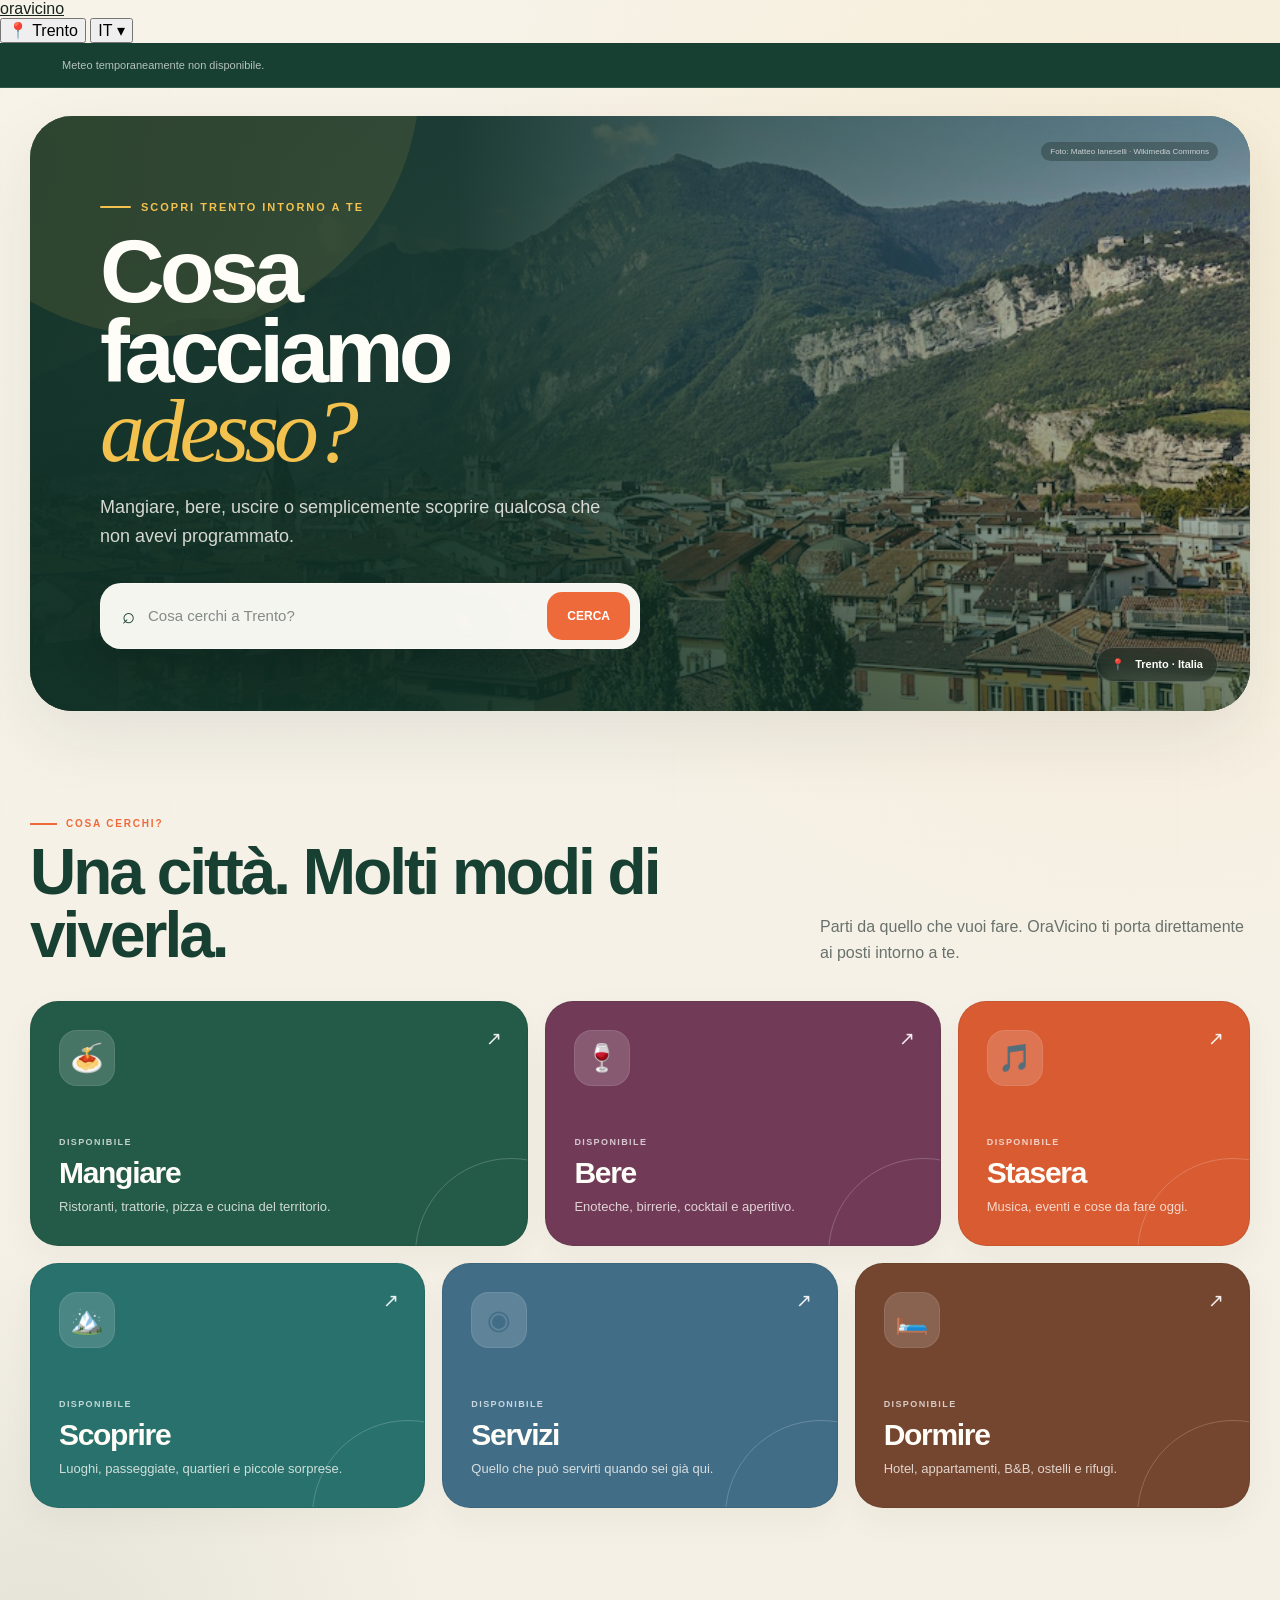
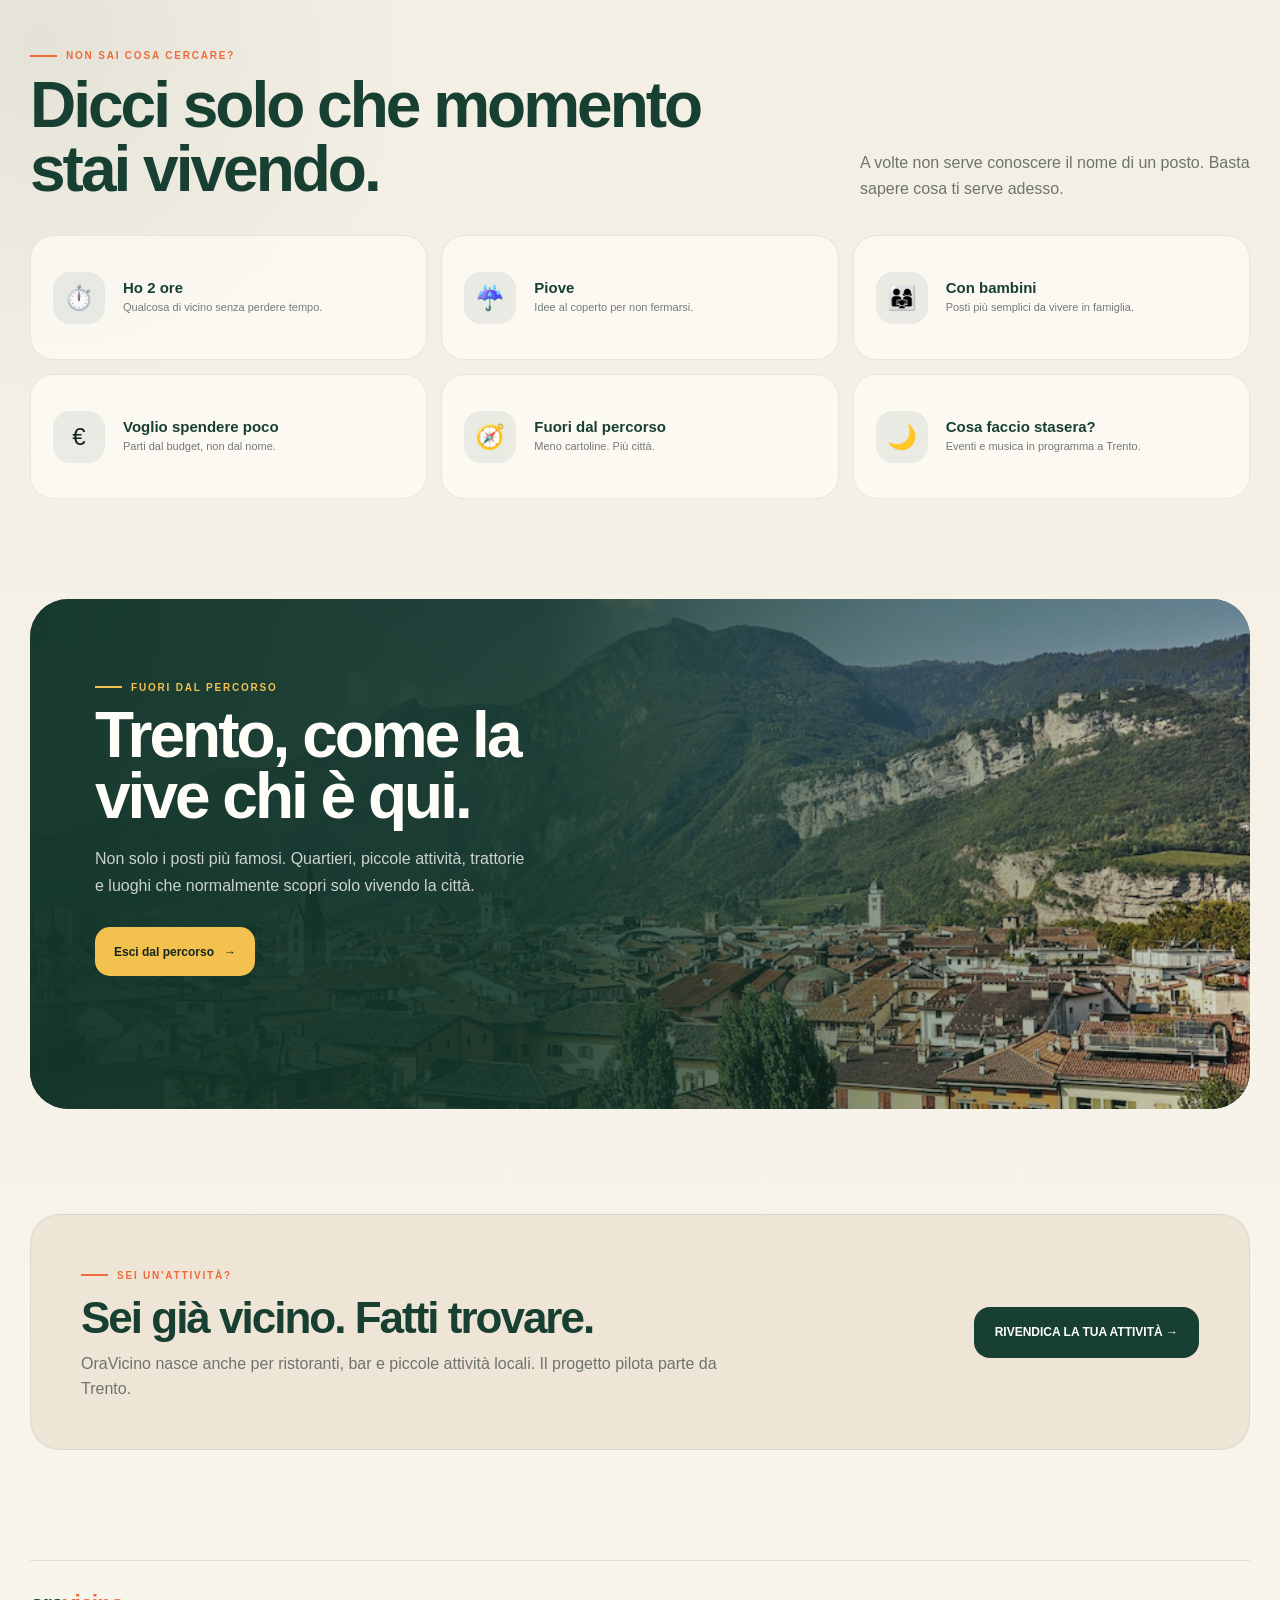
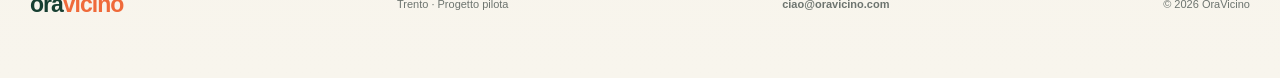
==== commit 0a798574: "Update index.html" ====
--- a/index.html
+++ b/index.html
@@ -14,7 +14,7 @@
 
   <meta
     name="description"
-    content="Scopri dove mangiare, bere, cosa fare e cosa vedere vicino a te a Trento."
+    content="Scopri dove mangiare, bere, dormire, cosa fare e cosa vedere vicino a te a Trento."
   >
 
   <link
@@ -397,7 +397,7 @@
 
 
     /* =====================================================
-       CATEGORIAS
+       CATEGORIAS — 6 ÁREAS OFICIAIS
     ===================================================== */
 
     .category-grid {
@@ -418,22 +418,19 @@
 
       border-radius: 28px;
       text-decoration: none;
-      color: #17231d;
 
       border:
         1px solid
         rgba(23,35,29,.09);
 
-      background:
-        rgba(255,253,248,.82);
-
       box-shadow:
         0 12px 35px
         rgba(25,39,32,.045);
 
       transition:
         transform .25s ease,
-        box-shadow .25s ease;
+        box-shadow .25s ease,
+        filter .25s ease;
 
       box-sizing: border-box;
     }
@@ -442,48 +439,75 @@
       cursor: pointer;
     }
 
-    div.category-card {
-      cursor: default;
-    }
-
     a.category-card:hover {
       transform: translateY(-5px);
 
       box-shadow:
         0 22px 55px
-        rgba(25,39,32,.10);
-    }
+        rgba(25,39,32,.13);
+
+      filter: saturate(1.04);
+    }
+
+
+    /* MANGIARE — VERDE */
 
     .category-card.mangiare {
       grid-column: span 5;
       color: #fffdf8;
-      background: #173f32;
-    }
+      background: var(--mangiare);
+    }
+
+
+    /* BERE — VINHO */
 
     .category-card.bere {
       grid-column: span 4;
-      background: #f2c14e;
-    }
+      color: #fffdf8;
+      background: var(--bere);
+    }
+
+
+    /* STASERA — LARANJA */
 
     .category-card.stasera {
       grid-column: span 3;
       color: #fffdf8;
-      background: #ef6a3a;
-    }
+      background: var(--stasera);
+    }
+
+
+    /* SCOPRIRE — PETRÓLEO */
 
     .category-card.scoprire {
-      grid-column: span 7;
-      background: #dfe8dc;
-    }
+      grid-column: span 4;
+      color: #fffdf8;
+      background: var(--scoprire);
+    }
+
+
+    /* SERVIZI — AZUL */
 
     .category-card.servizi {
-      grid-column: span 5;
-      background: #eee2d4;
-    }
+      grid-column: span 4;
+      color: #fffdf8;
+      background: var(--servizi);
+    }
+
+
+    /* DORMIRE — MARROM */
+
+    .category-card.dormire {
+      grid-column: span 4;
+      color: #fffdf8;
+      background: var(--dormire);
+    }
+
 
     .category-icon {
       position: relative;
       z-index: 2;
+
       width: 56px;
       height: 56px;
 
@@ -492,13 +516,15 @@
       justify-content: center;
 
       border-radius: 18px;
-      background: rgba(255,255,255,.17);
+
+      background:
+        rgba(255,255,255,.16);
+
+      border:
+        1px solid
+        rgba(255,255,255,.09);
+
       font-size: 27px;
-    }
-
-    .category-card:not(.mangiare)
-    .category-icon {
-      background: rgba(255,255,255,.47);
     }
 
     .category-content {
@@ -509,11 +535,14 @@
     .category-status {
       display: inline-flex;
       margin-bottom: 9px;
+
+      color:
+        rgba(255,255,255,.72);
+
       font-size: 9px;
       font-weight: 800;
       letter-spacing: 1.4px;
       text-transform: uppercase;
-      opacity: .66;
     }
 
     .category-card h3 {
@@ -527,7 +556,7 @@
       max-width: 400px;
       margin: 0;
       color: inherit;
-      opacity: .75;
+      opacity: .78;
       font-size: 13px;
       line-height: 1.5;
     }
@@ -537,6 +566,10 @@
       z-index: 2;
       right: 25px;
       top: 25px;
+
+      color:
+        rgba(255,255,255,.90);
+
       font-size: 19px;
 
       transition:
@@ -545,16 +578,21 @@
 
     a.category-card:hover
     .category-arrow {
-      transform: translate(3px, -3px);
+      transform:
+        translate(3px, -3px);
     }
 
     .category-card::after {
       content: "";
+
       position: absolute;
+
       width: 190px;
       height: 190px;
+
       right: -80px;
       bottom: -105px;
+
       border-radius: 50%;
 
       border:
@@ -652,7 +690,10 @@
       justify-content: center;
 
       border-radius: 17px;
-      background: rgba(23,63,50,.08);
+
+      background:
+        rgba(23,63,50,.08);
+
       font-size: 24px;
     }
 
@@ -718,7 +759,8 @@
       box-sizing: border-box;
     }
 
-    .local-content .section-kicker {
+    .local-content
+    .section-kicker {
       color: #f2c14e;
     }
 
@@ -750,15 +792,22 @@
       display: inline-flex;
       align-items: center;
       gap: 10px;
+
       min-height: 49px;
       padding: 0 19px;
+
       border-radius: 15px;
+
       text-decoration: none;
+
       background: #f2c14e;
       color: #17231d;
+
       font-size: 12px;
       font-weight: 800;
-      transition: transform .2s ease;
+
+      transition:
+        transform .2s ease;
     }
 
     .local-button:hover {
@@ -779,9 +828,12 @@
 
       gap: 40px;
       align-items: center;
+
       margin-bottom: 110px;
       padding: 47px 50px;
+
       border-radius: 30px;
+
       background: #efe5d6;
 
       border:
@@ -812,15 +864,30 @@
       display: inline-flex;
       align-items: center;
       justify-content: center;
+
       min-height: 51px;
       padding: 0 21px;
+
       border-radius: 16px;
+
       color: white;
       background: #173f32;
+
       text-decoration: none;
+
       font-size: 12px;
       font-weight: 800;
+
       white-space: nowrap;
+
+      transition:
+        transform .2s ease,
+        background .2s ease;
+    }
+
+    .business-button:hover {
+      transform: translateY(-2px);
+      background: #245b48;
     }
 
 
@@ -829,7 +896,9 @@
     ===================================================== */
 
     .home-footer {
-      width: min(calc(100% - 60px), 1240px);
+      width:
+        min(calc(100% - 60px), 1240px);
+
       margin: 0 auto 30px;
       padding: 30px 0;
 
@@ -849,15 +918,27 @@
     .home-footer
     .footer-logo {
       color: #173f32;
+
       font-size: 23px;
       font-weight: 800;
       letter-spacing: -1px;
+
       text-decoration: none;
     }
 
     .home-footer
     .footer-logo span {
       color: #ef6a3a;
+    }
+
+    .footer-contact {
+      color: #6d746f;
+      text-decoration: none;
+      font-weight: 700;
+    }
+
+    .footer-contact:hover {
+      color: #173f32;
     }
 
 
@@ -884,16 +965,14 @@
       .category-card.bere,
       .category-card.stasera,
       .category-card.scoprire,
-      .category-card.servizi {
+      .category-card.servizi,
+      .category-card.dormire {
         grid-column: span 6;
       }
 
-      .category-card.servizi {
-        grid-column: 1 / -1;
-      }
-
       .moment-grid {
-        grid-template-columns: repeat(2, 1fr);
+        grid-template-columns:
+          repeat(2, 1fr);
       }
 
       .now-top {
@@ -989,7 +1068,8 @@
       .category-card.bere,
       .category-card.stasera,
       .category-card.scoprire,
-      .category-card.servizi {
+      .category-card.servizi,
+      .category-card.dormire {
         grid-column: 1 / -1;
       }
 
@@ -1041,8 +1121,11 @@
 
       .home-footer {
         width: calc(100% - 30px);
+
         align-items: flex-start;
         flex-direction: column;
+
+        gap: 13px;
       }
 
     }
@@ -1221,7 +1304,7 @@
           <!-- MANGIARE -->
 
           <a
-            class="category-card mangiare"
+            class="category-card mangiare category-mangiare"
             href="mangiare.html"
           >
 
@@ -1260,7 +1343,7 @@
           <!-- BERE -->
 
           <a
-            class="category-card bere"
+            class="category-card bere category-bere"
             href="bere.html"
           >
 
@@ -1299,7 +1382,7 @@
           <!-- STASERA -->
 
           <a
-            class="category-card stasera"
+            class="category-card stasera category-stasera"
             href="stasera.html"
           >
 
@@ -1338,7 +1421,7 @@
           <!-- SCOPRIRE -->
 
           <a
-            class="category-card scoprire"
+            class="category-card scoprire category-scoprire"
             href="scoprire.html"
           >
 
@@ -1355,7 +1438,7 @@
             <div class="category-content">
 
               <span class="category-status">
-                PRESTO
+                DISPONIBILE
               </span>
 
 
@@ -1377,7 +1460,7 @@
           <!-- SERVIZI -->
 
           <a
-            class="category-card servizi"
+            class="category-card servizi category-servizi"
             href="servizi.html"
           >
 
@@ -1412,6 +1495,45 @@
 
           </a>
 
+
+          <!-- DORMIRE -->
+
+          <a
+            class="category-card dormire category-dormire"
+            href="dormire.html"
+          >
+
+            <span class="category-arrow">
+              ↗
+            </span>
+
+
+            <div class="category-icon">
+              🛏️
+            </div>
+
+
+            <div class="category-content">
+
+              <span class="category-status">
+                DISPONIBILE
+              </span>
+
+
+              <h3>
+                Dormire
+              </h3>
+
+
+              <p>
+                Hotel, appartamenti,
+                B&amp;B, ostelli e rifugi.
+              </p>
+
+            </div>
+
+          </a>
+
         </div>
 
       </section>
@@ -1454,9 +1576,11 @@
         <div class="moment-grid">
 
 
+          <!-- HO 2 ORE -->
+
           <a
             class="moment"
-            href="mangiare.html"
+            href="adesso.html?modo=2ore"
           >
 
             <div class="moment-icon">
@@ -1480,9 +1604,11 @@
           </a>
 
 
+          <!-- PIOVE -->
+
           <a
             class="moment"
-            href="mangiare.html"
+            href="adesso.html?modo=piove"
           >
 
             <div class="moment-icon">
@@ -1506,9 +1632,11 @@
           </a>
 
 
+          <!-- BAMBINI -->
+
           <a
             class="moment"
-            href="mangiare.html"
+            href="adesso.html?modo=bambini"
           >
 
             <div class="moment-icon">
@@ -1532,9 +1660,11 @@
           </a>
 
 
+          <!-- ECONOMICO -->
+
           <a
             class="moment"
-            href="mangiare.html"
+            href="adesso.html?modo=economico"
           >
 
             <div class="moment-icon">
@@ -1558,9 +1688,11 @@
           </a>
 
 
+          <!-- FUORI DAL PERCORSO -->
+
           <a
             class="moment"
-            href="mangiare.html"
+            href="adesso.html?modo=fuori"
           >
 
             <div class="moment-icon">
@@ -1583,6 +1715,8 @@
 
           </a>
 
+
+          <!-- STASERA -->
 
           <a
             class="moment"
@@ -1653,9 +1787,9 @@
 
           <a
             class="local-button"
-            href="mangiare.html"
+            href="adesso.html?modo=fuori"
           >
-            Scopri dove mangiare
+            Esci dal percorso
             <span>→</span>
           </a>
 
@@ -1696,7 +1830,7 @@
 
         <a
           class="business-button"
-          href="mailto:ciao@oravicino.it"
+          href="mailto:ciao@oravicino.com?subject=Rivendica%20la%20tua%20attivita"
         >
           RIVENDICA LA TUA ATTIVITÀ →
         </a>
@@ -1727,6 +1861,14 @@
     </span>
 
 
+    <a
+      class="footer-contact"
+      href="mailto:ciao@oravicino.com"
+    >
+      ciao@oravicino.com
+    </a>
+
+
     <span>
       © 2026 OraVicino
     </span>
--- a/style.css
+++ b/style.css
@@ -1,4 +1,456 @@
-/* CORREÇÃO FINAL — MENU RÁPIDO */
+/* =========================================================
+   ORAVICINO — DESIGN SYSTEM GLOBAL
+   ========================================================= */
+
+
+/* =========================================================
+   1. VARIÁVEIS GLOBAIS
+   ========================================================= */
+
+:root {
+
+  /* Identidade OraVicino */
+
+  --bg: #f5f1e8;
+  --paper: #fffdf8;
+
+  --ink: #17231d;
+  --muted: #6d746f;
+
+  --line: rgba(23, 35, 29, 0.12);
+
+  --green: #173f32;
+  --green-2: #245b48;
+
+  --orange: #ef6a3a;
+  --yellow: #f2c14e;
+
+
+  /* =======================================================
+     CORES DAS ÁREAS
+     ======================================================= */
+
+  /* Mangiare */
+  --mangiare: #245b48;
+  --mangiare-soft: #e7efe9;
+
+  /* Bere */
+  --bere: #713b58;
+  --bere-soft: #f0e5eb;
+
+  /* Stasera */
+  --stasera: #d85b32;
+  --stasera-soft: #f8e5dc;
+
+  /* Scoprire */
+  --scoprire: #28716d;
+  --scoprire-soft: #e1efed;
+
+  /* Servizi */
+  --servizi: #416d87;
+  --servizi-soft: #e5edf2;
+
+  /* Dormire */
+  --dormire: #74452f;
+  --dormire-soft: #efe5df;
+
+
+  /* =======================================================
+     COMPONENTES
+     ======================================================= */
+
+  --section-color: var(--green);
+  --section-soft: #e7efe9;
+
+  --radius-small: 10px;
+  --radius-medium: 16px;
+  --radius-large: 22px;
+
+  --shadow-small:
+    0 5px 18px rgba(23, 35, 29, 0.05);
+
+  --shadow-medium:
+    0 10px 30px rgba(23, 35, 29, 0.08);
+}
+
+
+/* =========================================================
+   2. RESET BÁSICO
+   ========================================================= */
+
+* {
+  box-sizing: border-box;
+}
+
+html {
+  scroll-behavior: smooth;
+}
+
+body {
+  margin: 0;
+
+  background: var(--bg);
+  color: var(--ink);
+
+  font-family:
+    "DM Sans",
+    -apple-system,
+    BlinkMacSystemFont,
+    "Segoe UI",
+    sans-serif;
+}
+
+button,
+input,
+select,
+textarea {
+  font: inherit;
+}
+
+a {
+  color: inherit;
+}
+
+img {
+  max-width: 100%;
+}
+
+
+/* =========================================================
+   3. IDENTIDADE POR PÁGINA
+
+   Usar no BODY:
+
+   body class="page-mangiare"
+   body class="page-bere"
+   body class="page-stasera"
+   body class="page-scoprire"
+   body class="page-servizi"
+   body class="page-dormire"
+   ========================================================= */
+
+body.page-mangiare {
+  --section-color: var(--mangiare);
+  --section-soft: var(--mangiare-soft);
+}
+
+body.page-bere {
+  --section-color: var(--bere);
+  --section-soft: var(--bere-soft);
+}
+
+body.page-stasera {
+  --section-color: var(--stasera);
+  --section-soft: var(--stasera-soft);
+}
+
+body.page-scoprire {
+  --section-color: var(--scoprire);
+  --section-soft: var(--scoprire-soft);
+}
+
+body.page-servizi {
+  --section-color: var(--servizi);
+  --section-soft: var(--servizi-soft);
+}
+
+body.page-dormire {
+  --section-color: var(--dormire);
+  --section-soft: var(--dormire-soft);
+}
+
+
+/* =========================================================
+   4. NAVEGAÇÃO PRINCIPAL DAS ÁREAS
+   ========================================================= */
+
+.section-nav-wrap {
+  width: 100%;
+
+  background: var(--paper);
+
+  border-top: 1px solid var(--line);
+  border-bottom: 1px solid var(--line);
+}
+
+.section-nav {
+  width: min(1180px, calc(100% - 40px));
+
+  margin: 0 auto;
+  padding: 10px 0;
+
+  display: flex;
+  align-items: center;
+
+  gap: 7px;
+
+  overflow-x: auto;
+
+  scrollbar-width: none;
+}
+
+.section-nav::-webkit-scrollbar {
+  display: none;
+}
+
+.section-nav a {
+  flex: 0 0 auto;
+
+  min-height: 38px;
+
+  padding: 0 14px;
+
+  display: inline-flex;
+  align-items: center;
+  justify-content: center;
+
+  gap: 6px;
+
+  border: 1px solid transparent;
+  border-radius: 999px;
+
+  color: var(--muted);
+
+  font-size: 13px;
+  font-weight: 700;
+
+  text-decoration: none;
+
+  white-space: nowrap;
+
+  transition:
+    background .18s ease,
+    color .18s ease,
+    border-color .18s ease,
+    transform .18s ease;
+}
+
+.section-nav a:hover {
+  background: rgba(23, 35, 29, 0.05);
+
+  color: var(--ink);
+
+  transform: translateY(-1px);
+}
+
+
+/* =========================================================
+   5. CORES INDIVIDUAIS DA NAVEGAÇÃO
+   ========================================================= */
+
+.section-nav a.nav-mangiare:hover,
+.section-nav a.nav-mangiare.active {
+  background: var(--mangiare);
+  border-color: var(--mangiare);
+  color: white;
+}
+
+.section-nav a.nav-bere:hover,
+.section-nav a.nav-bere.active {
+  background: var(--bere);
+  border-color: var(--bere);
+  color: white;
+}
+
+.section-nav a.nav-stasera:hover,
+.section-nav a.nav-stasera.active {
+  background: var(--stasera);
+  border-color: var(--stasera);
+  color: white;
+}
+
+.section-nav a.nav-scoprire:hover,
+.section-nav a.nav-scoprire.active {
+  background: var(--scoprire);
+  border-color: var(--scoprire);
+  color: white;
+}
+
+.section-nav a.nav-servizi:hover,
+.section-nav a.nav-servizi.active {
+  background: var(--servizi);
+  border-color: var(--servizi);
+  color: white;
+}
+
+.section-nav a.nav-dormire:hover,
+.section-nav a.nav-dormire.active {
+  background: var(--dormire);
+  border-color: var(--dormire);
+  color: white;
+}
+
+
+/* =========================================================
+   6. COMPONENTES QUE HERDAM A COR DA PÁGINA
+   ========================================================= */
+
+.section-color {
+  color: var(--section-color);
+}
+
+.section-background {
+  background: var(--section-color);
+  color: white;
+}
+
+.section-soft {
+  background: var(--section-soft);
+}
+
+.section-button {
+  min-height: 44px;
+
+  padding: 0 18px;
+
+  display: inline-flex;
+  align-items: center;
+  justify-content: center;
+
+  gap: 7px;
+
+  border: 1px solid var(--section-color);
+  border-radius: 999px;
+
+  background: var(--section-color);
+  color: white;
+
+  font-size: 13px;
+  font-weight: 800;
+
+  text-decoration: none;
+
+  cursor: pointer;
+
+  transition:
+    transform .18s ease,
+    opacity .18s ease,
+    box-shadow .18s ease;
+}
+
+.section-button:hover {
+  transform: translateY(-1px);
+
+  box-shadow: var(--shadow-small);
+}
+
+.section-button:active {
+  transform: translateY(0);
+}
+
+
+/* =========================================================
+   7. CORES DAS CATEGORIAS NA HOME
+   ========================================================= */
+
+.category-mangiare {
+  --category-color: var(--mangiare);
+  --category-soft: var(--mangiare-soft);
+}
+
+.category-bere {
+  --category-color: var(--bere);
+  --category-soft: var(--bere-soft);
+}
+
+.category-stasera {
+  --category-color: var(--stasera);
+  --category-soft: var(--stasera-soft);
+}
+
+.category-scoprire {
+  --category-color: var(--scoprire);
+  --category-soft: var(--scoprire-soft);
+}
+
+.category-servizi {
+  --category-color: var(--servizi);
+  --category-soft: var(--servizi-soft);
+}
+
+.category-dormire {
+  --category-color: var(--dormire);
+  --category-soft: var(--dormire-soft);
+}
+
+
+/* Elementos opcionais dentro dos cards da Home */
+
+.category-accent {
+  color: var(--category-color);
+}
+
+.category-icon {
+  background: var(--category-soft);
+  color: var(--category-color);
+}
+
+.category-button {
+  border-color: var(--category-color);
+
+  background: var(--category-color);
+  color: white;
+}
+
+
+/* =========================================================
+   8. CARDS GLOBAIS
+   ========================================================= */
+
+.ov-card {
+  border: 1px solid var(--line);
+  border-radius: var(--radius-medium);
+
+  background: var(--paper);
+
+  box-shadow: var(--shadow-small);
+
+  transition:
+    transform .18s ease,
+    box-shadow .18s ease;
+}
+
+.ov-card:hover {
+  transform: translateY(-2px);
+
+  box-shadow: var(--shadow-medium);
+}
+
+
+/* =========================================================
+   9. ESTADOS / CHIPS
+   ========================================================= */
+
+.ov-chip {
+  min-height: 27px;
+
+  padding: 0 9px;
+
+  display: inline-flex;
+  align-items: center;
+
+  border-radius: 999px;
+
+  background: rgba(23, 35, 29, 0.06);
+
+  color: var(--muted);
+
+  font-size: 10px;
+  font-weight: 800;
+
+  white-space: nowrap;
+}
+
+.ov-chip.section {
+  background: var(--section-soft);
+  color: var(--section-color);
+}
+
+
+/* =========================================================
+   10. QUICK FILTERS
+   CORREÇÃO FINAL — MENU RÁPIDO
+   ========================================================= */
 
 .quick-filters > a.quick-link,
 .quick-filters > button {
@@ -39,14 +491,12 @@
     transform .2s ease;
 }
 
-
 .quick-filters > a.quick-link span,
 .quick-filters > button span {
   margin: 0;
   display: inline-block;
 }
 
-
 .quick-filters > a.quick-link:hover,
 .quick-filters > button:hover {
   background: var(--green);
@@ -56,13 +506,109 @@
 }
 
 
+/* =========================================================
+   11. FOOTER INSTITUCIONAL
+   ========================================================= */
+
+.ov-footer {
+  padding: 36px 20px;
+
+  background: var(--ink);
+
+  color: rgba(255, 255, 255, 0.67);
+}
+
+.ov-footer-inner {
+  width: min(1180px, 100%);
+
+  margin: 0 auto;
+
+  display: flex;
+  align-items: center;
+  justify-content: space-between;
+
+  gap: 25px;
+}
+
+.ov-footer-brand {
+  color: white;
+
+  font-family: "Playfair Display", serif;
+  font-size: 20px;
+  font-weight: 800;
+}
+
+.ov-footer-brand span {
+  color: var(--orange);
+}
+
+.ov-footer a {
+  color: rgba(255, 255, 255, 0.82);
+
+  text-decoration: none;
+}
+
+.ov-footer a:hover {
+  color: white;
+}
+
+
+/* =========================================================
+   12. ACESSIBILIDADE
+   ========================================================= */
+
+a:focus-visible,
+button:focus-visible,
+input:focus-visible,
+select:focus-visible,
+textarea:focus-visible {
+  outline: 3px solid rgba(242, 193, 78, 0.7);
+  outline-offset: 3px;
+}
+
+
+/* =========================================================
+   13. MOBILE
+   ========================================================= */
+
+@media (max-width: 700px) {
+
+  .section-nav {
+    width: 100%;
+
+    padding:
+      9px
+      16px;
+  }
+
+  .section-nav a {
+    min-height: 38px;
+
+    padding:
+      0
+      13px;
+
+    font-size: 12px;
+  }
+
+  .ov-footer-inner {
+    align-items: flex-start;
+    flex-direction: column;
+  }
+
+}
+
+
 @media (max-width: 560px) {
 
   .quick-filters {
     display: flex;
     flex-wrap: nowrap;
+
     gap: 8px;
+
     overflow-x: auto;
+
     scrollbar-width: none;
   }
 
@@ -73,9 +619,12 @@
   .quick-filters > a.quick-link,
   .quick-filters > button {
     flex: 0 0 auto;
+
     height: 44px;
     min-height: 44px;
+
     padding: 0 16px;
+
     font-size: 14px;
   }
 
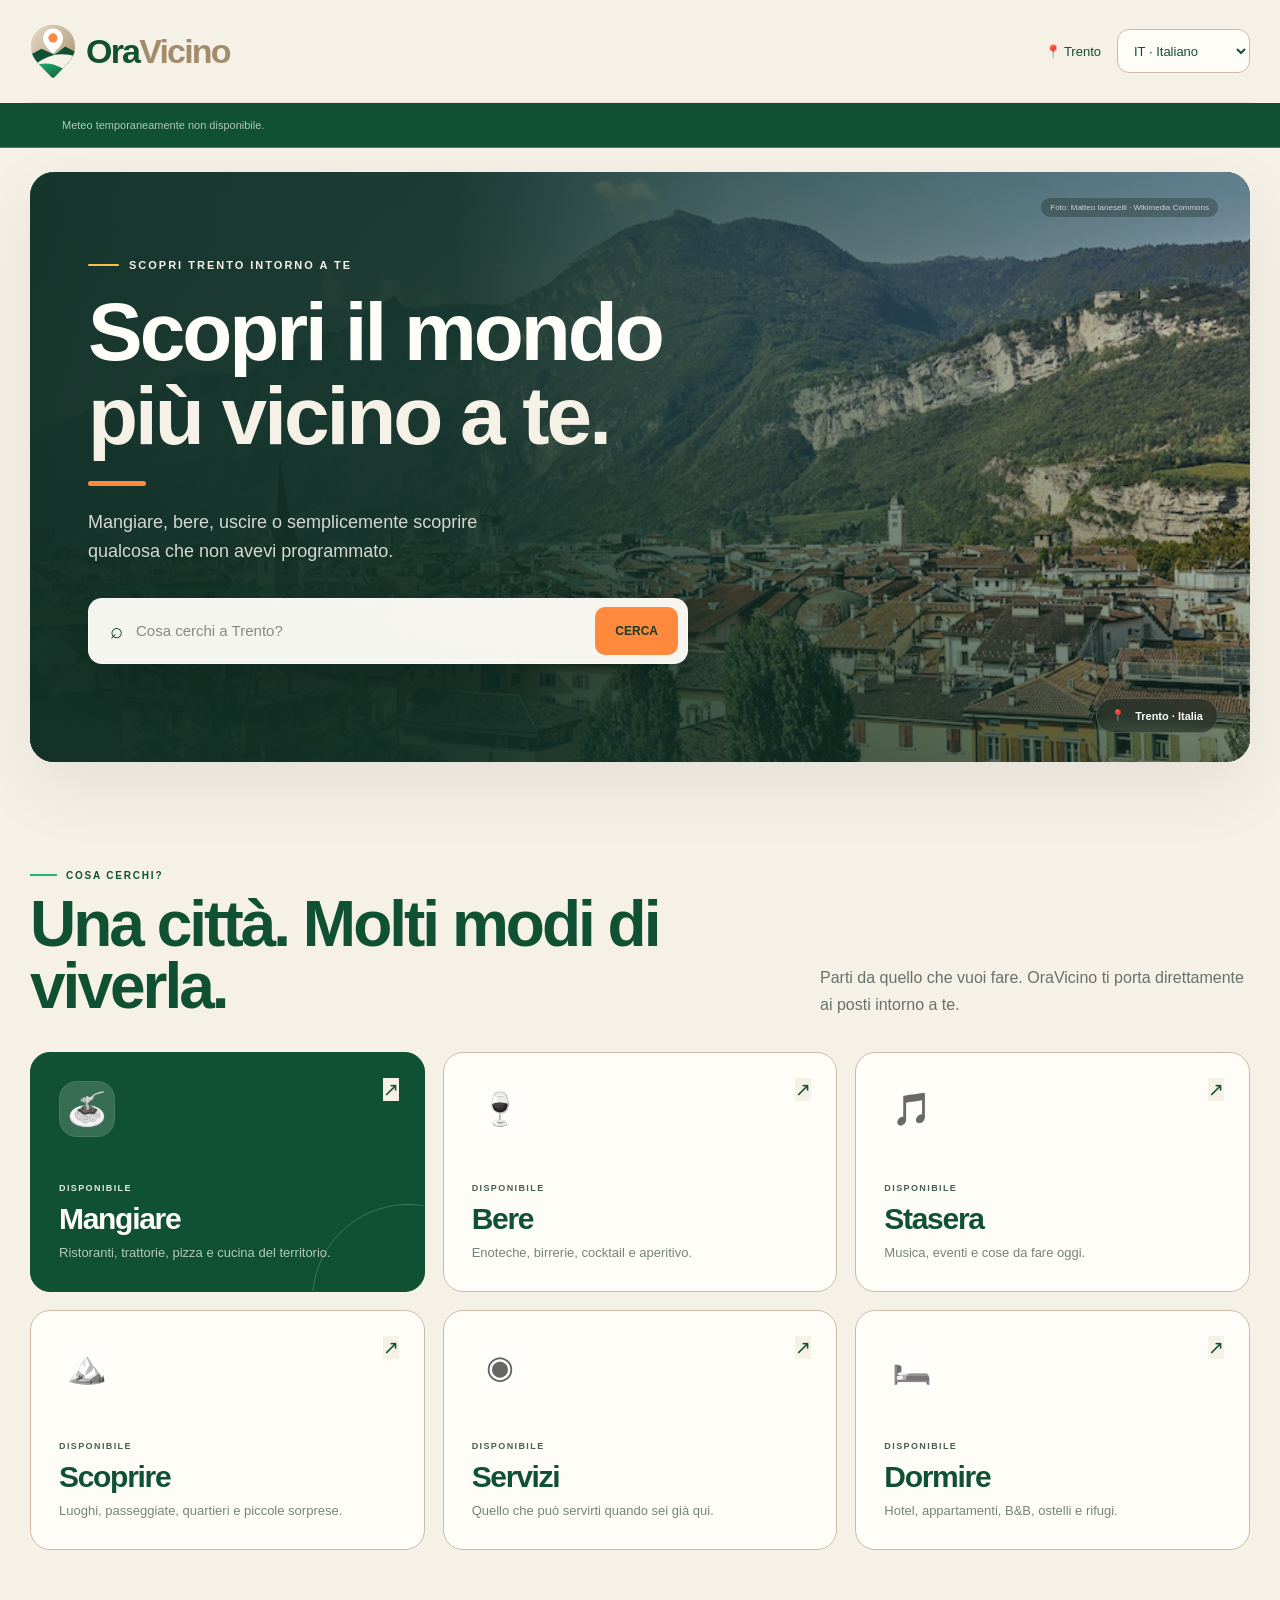
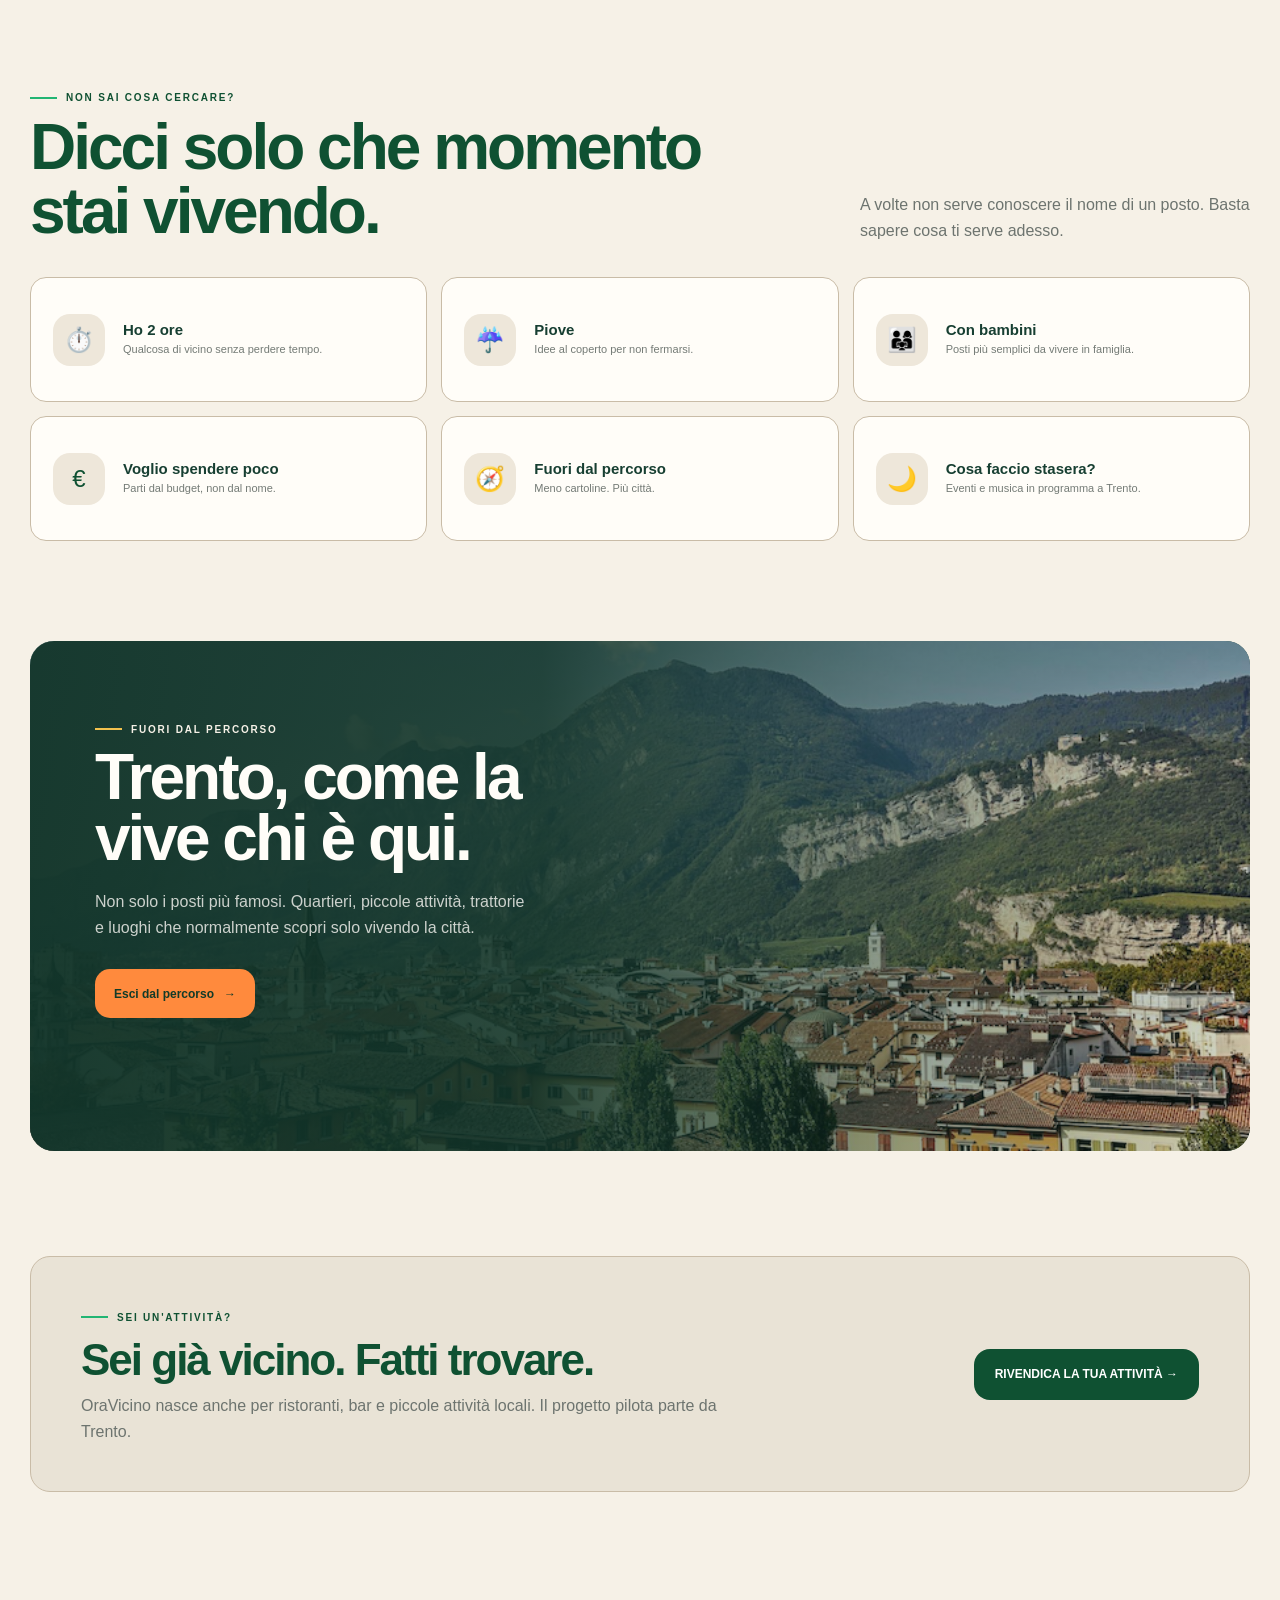
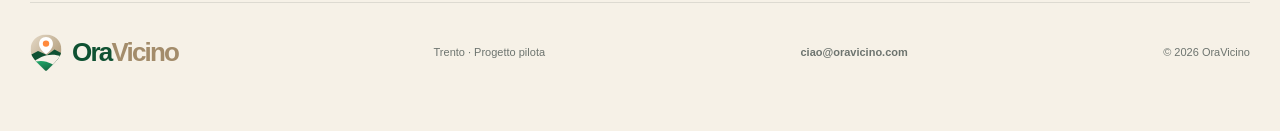
==== commit f094e3a5: "Refresh Home identity and add IT/EN/PT languages Update only the Home and its dedicated assets. Pres" ====
--- a/index.html
+++ b/index.html
@@ -1132,6 +1132,8 @@
 
   </style>
 
+<link rel="stylesheet" href="home-brand.css">
+<link rel="icon" href="oravicino-mark.svg" type="image/svg+xml">
 </head>
 
 
@@ -1148,26 +1150,16 @@
       class="logo"
       href="index.html"
     >
-      ora<span>vicino</span>
+      <img class="brand-mark" src="oravicino-mark.svg" alt=""><span class="brand-name">Ora<span>Vicino</span></span>
     </a>
 
 
     <div class="top-actions">
 
-      <button
-        class="city-button"
-        type="button"
-      >
-        📍 Trento
-      </button>
-
-
-      <button
-        class="language-button"
-        type="button"
-      >
-        IT ▾
-      </button>
+      <span class="city-button">📍 Trento</span>
+
+
+      <label class="language-picker"><span class="sr-only" data-i18n="language">Lingua</span><select id="homeLanguage" aria-label="Lingua"><option value="it">IT · Italiano</option><option value="en">EN · English</option><option value="pt">PT · Português</option></select></label>
 
     </div>
 
@@ -1188,24 +1180,24 @@
         <img
           class="home-hero-photo"
           src="images/trento-panorama.jpg"
-          alt="Panorama di Trento"
+          alt="Panorama di Trento" data-alt="panorama"
         >
 
 
         <div class="hero-content">
 
-          <span class="hero-eyebrow">
+          <span class="hero-eyebrow" data-i18n="text0">
             SCOPRI TRENTO INTORNO A TE
           </span>
 
 
           <h1>
-            Cosa facciamo
-            <em>adesso?</em>
+            <span data-i18n="text1">Scopri il mondo</span>
+            <em data-i18n="text2">più vicino a te.</em>
           </h1>
 
 
-          <p class="hero-description">
+          <p class="hero-description" data-i18n="text3">
 
             Mangiare, bere, uscire
             o semplicemente scoprire qualcosa
@@ -1227,12 +1219,12 @@
             <input
               id="homeSearchInput"
               type="text"
-              placeholder="Cosa cerchi a Trento?"
+              placeholder="Cosa cerchi a Trento?" aria-label="Cosa cerchi a Trento?" data-placeholder="search"
               autocomplete="off"
             >
 
 
-            <button type="submit">
+            <button type="submit" data-i18n="text4">
               CERCA
             </button>
 
@@ -1245,7 +1237,7 @@
 
           <span>📍</span>
 
-          <span>
+          <span data-i18n="text5">
             Trento · Italia
           </span>
 
@@ -1257,7 +1249,7 @@
           href="https://commons.wikimedia.org/wiki/File:Trento-panorama_from_Bindesi_2.jpg"
           target="_blank"
           rel="noopener noreferrer"
-        >
+         data-i18n="text6">
           Foto: Matteo Ianeselli · Wikimedia Commons
         </a>
 
@@ -1274,12 +1266,12 @@
 
           <div>
 
-            <span class="section-kicker">
+            <span class="section-kicker" data-i18n="text7">
               COSA CERCHI?
             </span>
 
 
-            <h2>
+            <h2 data-i18n="text8">
               Una città.
               Molti modi di viverla.
             </h2>
@@ -1287,7 +1279,7 @@
           </div>
 
 
-          <p>
+          <p data-i18n="text9">
 
             Parti da quello che vuoi fare.
             OraVicino ti porta direttamente
@@ -1320,17 +1312,17 @@
 
             <div class="category-content">
 
-              <span class="category-status">
+              <span class="category-status" data-i18n="text10">
                 DISPONIBILE
               </span>
 
 
-              <h3>
+              <h3 data-i18n="text11">
                 Mangiare
               </h3>
 
 
-              <p>
+              <p data-i18n="text12">
                 Ristoranti, trattorie,
                 pizza e cucina del territorio.
               </p>
@@ -1359,17 +1351,17 @@
 
             <div class="category-content">
 
-              <span class="category-status">
+              <span class="category-status" data-i18n="text10">
                 DISPONIBILE
               </span>
 
 
-              <h3>
+              <h3 data-i18n="text13">
                 Bere
               </h3>
 
 
-              <p>
+              <p data-i18n="text14">
                 Enoteche, birrerie,
                 cocktail e aperitivo.
               </p>
@@ -1398,17 +1390,17 @@
 
             <div class="category-content">
 
-              <span class="category-status">
+              <span class="category-status" data-i18n="text10">
                 DISPONIBILE
               </span>
 
 
-              <h3>
+              <h3 data-i18n="text15">
                 Stasera
               </h3>
 
 
-              <p>
+              <p data-i18n="text16">
                 Musica, eventi
                 e cose da fare oggi.
               </p>
@@ -1437,17 +1429,17 @@
 
             <div class="category-content">
 
-              <span class="category-status">
+              <span class="category-status" data-i18n="text10">
                 DISPONIBILE
               </span>
 
 
-              <h3>
+              <h3 data-i18n="text17">
                 Scoprire
               </h3>
 
 
-              <p>
+              <p data-i18n="text18">
                 Luoghi, passeggiate,
                 quartieri e piccole sorprese.
               </p>
@@ -1476,17 +1468,17 @@
 
             <div class="category-content">
 
-              <span class="category-status">
+              <span class="category-status" data-i18n="text10">
                 DISPONIBILE
               </span>
 
 
-              <h3>
+              <h3 data-i18n="text19">
                 Servizi
               </h3>
 
 
-              <p>
+              <p data-i18n="text20">
                 Quello che può servirti
                 quando sei già qui.
               </p>
@@ -1515,17 +1507,17 @@
 
             <div class="category-content">
 
-              <span class="category-status">
+              <span class="category-status" data-i18n="text10">
                 DISPONIBILE
               </span>
 
 
-              <h3>
+              <h3 data-i18n="text21">
                 Dormire
               </h3>
 
 
-              <p>
+              <p data-i18n="text22">
                 Hotel, appartamenti,
                 B&amp;B, ostelli e rifugi.
               </p>
@@ -1549,12 +1541,12 @@
 
           <div>
 
-            <span class="section-kicker">
+            <span class="section-kicker" data-i18n="text23">
               NON SAI COSA CERCARE?
             </span>
 
 
-            <h2>
+            <h2 data-i18n="text24">
               Dicci solo
               che momento stai vivendo.
             </h2>
@@ -1562,7 +1554,7 @@
           </div>
 
 
-          <p>
+          <p data-i18n="text25">
 
             A volte non serve conoscere
             il nome di un posto.
@@ -1590,11 +1582,11 @@
 
             <div>
 
-              <strong>
+              <strong data-i18n="text26">
                 Ho 2 ore
               </strong>
 
-              <span>
+              <span data-i18n="text27">
                 Qualcosa di vicino
                 senza perdere tempo.
               </span>
@@ -1618,11 +1610,11 @@
 
             <div>
 
-              <strong>
+              <strong data-i18n="text28">
                 Piove
               </strong>
 
-              <span>
+              <span data-i18n="text29">
                 Idee al coperto
                 per non fermarsi.
               </span>
@@ -1646,11 +1638,11 @@
 
             <div>
 
-              <strong>
+              <strong data-i18n="text30">
                 Con bambini
               </strong>
 
-              <span>
+              <span data-i18n="text31">
                 Posti più semplici
                 da vivere in famiglia.
               </span>
@@ -1674,11 +1666,11 @@
 
             <div>
 
-              <strong>
+              <strong data-i18n="text32">
                 Voglio spendere poco
               </strong>
 
-              <span>
+              <span data-i18n="text33">
                 Parti dal budget,
                 non dal nome.
               </span>
@@ -1702,11 +1694,11 @@
 
             <div>
 
-              <strong>
+              <strong data-i18n="text34">
                 Fuori dal percorso
               </strong>
 
-              <span>
+              <span data-i18n="text35">
                 Meno cartoline.
                 Più città.
               </span>
@@ -1730,11 +1722,11 @@
 
             <div>
 
-              <strong>
+              <strong data-i18n="text36">
                 Cosa faccio stasera?
               </strong>
 
-              <span>
+              <span data-i18n="text37">
                 Eventi e musica
                 in programma a Trento.
               </span>
@@ -1763,19 +1755,19 @@
 
         <div class="local-content">
 
-          <span class="section-kicker">
+          <span class="section-kicker" data-i18n="text38">
             FUORI DAL PERCORSO
           </span>
 
 
-          <h2>
+          <h2 data-i18n="text39">
             Trento,
             come la vive
             chi è qui.
           </h2>
 
 
-          <p>
+          <p data-i18n="text40">
 
             Non solo i posti più famosi.
             Quartieri, piccole attività,
@@ -1789,7 +1781,7 @@
             class="local-button"
             href="adesso.html?modo=fuori"
           >
-            Esci dal percorso
+            <span data-i18n="text41">Esci dal percorso</span>
             <span>→</span>
           </a>
 
@@ -1806,18 +1798,18 @@
 
         <div>
 
-          <span class="section-kicker">
+          <span class="section-kicker" data-i18n="text42">
             SEI UN'ATTIVITÀ?
           </span>
 
 
-          <h2>
+          <h2 data-i18n="text43">
             Sei già vicino.
             Fatti trovare.
           </h2>
 
 
-          <p>
+          <p data-i18n="text44">
 
             OraVicino nasce anche per
             ristoranti, bar e piccole attività locali.
@@ -1831,7 +1823,7 @@
         <a
           class="business-button"
           href="mailto:ciao@oravicino.com?subject=Rivendica%20la%20tua%20attivita"
-        >
+         data-i18n="text45">
           RIVENDICA LA TUA ATTIVITÀ →
         </a>
 
@@ -1852,11 +1844,11 @@
       class="footer-logo"
       href="index.html"
     >
-      ora<span>vicino</span>
+      <img class="brand-mark" src="oravicino-mark.svg" alt=""><span class="brand-name">Ora<span>Vicino</span></span>
     </a>
 
 
-    <span>
+    <span data-i18n="text46">
       Trento · Progetto pilota
     </span>
 
@@ -1929,7 +1921,8 @@
 
 
   <!-- ORAVICINO METEO -->
-  <script src="meteo.js"></script>
+  <script src="home-i18n.js"></script>
+  <script src="home-weather.js"></script>
 
 
 </body>
--- a/style.css
+++ b/style.css
@@ -31,27 +31,44 @@
      ======================================================= */
 
   /* Mangiare */
+
   --mangiare: #245b48;
+  --mangiare-dark: #173f32;
   --mangiare-soft: #e7efe9;
 
+
   /* Bere */
-  --bere: #713b58;
-  --bere-soft: #f0e5eb;
+
+  --bere: #6f2938;
+  --bere-dark: #4f1c29;
+  --bere-soft: #f2e5e8;
+
 
   /* Stasera */
+
   --stasera: #d85b32;
+  --stasera-dark: #a94426;
   --stasera-soft: #f8e5dc;
 
+
   /* Scoprire */
+
   --scoprire: #28716d;
+  --scoprire-dark: #1c5754;
   --scoprire-soft: #e1efed;
 
+
   /* Servizi */
+
   --servizi: #416d87;
+  --servizi-dark: #31566d;
   --servizi-soft: #e5edf2;
 
+
   /* Dormire */
+
   --dormire: #74452f;
+  --dormire-dark: #563322;
   --dormire-soft: #efe5df;
 
 
@@ -60,6 +77,7 @@
      ======================================================= */
 
   --section-color: var(--green);
+  --section-dark: var(--green);
   --section-soft: #e7efe9;
 
   --radius-small: 10px;
@@ -131,31 +149,37 @@
 
 body.page-mangiare {
   --section-color: var(--mangiare);
+  --section-dark: var(--mangiare-dark);
   --section-soft: var(--mangiare-soft);
 }
 
 body.page-bere {
   --section-color: var(--bere);
+  --section-dark: var(--bere-dark);
   --section-soft: var(--bere-soft);
 }
 
 body.page-stasera {
   --section-color: var(--stasera);
+  --section-dark: var(--stasera-dark);
   --section-soft: var(--stasera-soft);
 }
 
 body.page-scoprire {
   --section-color: var(--scoprire);
+  --section-dark: var(--scoprire-dark);
   --section-soft: var(--scoprire-soft);
 }
 
 body.page-servizi {
   --section-color: var(--servizi);
+  --section-dark: var(--servizi-dark);
   --section-soft: var(--servizi-soft);
 }
 
 body.page-dormire {
   --section-color: var(--dormire);
+  --section-dark: var(--dormire-dark);
   --section-soft: var(--dormire-soft);
 }
 
@@ -167,26 +191,59 @@
 .section-nav-wrap {
   width: 100%;
 
-  background: var(--paper);
-
-  border-top: 1px solid var(--line);
-  border-bottom: 1px solid var(--line);
+  position: relative;
+  z-index: 20;
+
+  background:
+    rgba(255, 253, 248, 0.94);
+
+  border-top:
+    1px solid var(--line);
+
+  border-bottom:
+    1px solid var(--line);
+
+  box-shadow:
+    0 5px 18px
+    rgba(23, 35, 29, 0.025);
+
+  backdrop-filter:
+    blur(12px);
+
+  -webkit-backdrop-filter:
+    blur(12px);
 }
 
 .section-nav {
-  width: min(1180px, calc(100% - 40px));
-
-  margin: 0 auto;
-  padding: 10px 0;
-
-  display: flex;
-  align-items: center;
-
-  gap: 7px;
-
-  overflow-x: auto;
-
-  scrollbar-width: none;
+  width:
+    min(
+      1180px,
+      calc(100% - 40px)
+    );
+
+  margin:
+    0 auto;
+
+  padding:
+    10px 0;
+
+  display:
+    flex;
+
+  align-items:
+    center;
+
+  gap:
+    7px;
+
+  overflow-x:
+    auto;
+
+  scrollbar-width:
+    none;
+
+  overscroll-behavior-inline:
+    contain;
 }
 
 .section-nav::-webkit-scrollbar {
@@ -194,43 +251,74 @@
 }
 
 .section-nav a {
-  flex: 0 0 auto;
-
-  min-height: 38px;
-
-  padding: 0 14px;
-
-  display: inline-flex;
-  align-items: center;
-  justify-content: center;
-
-  gap: 6px;
-
-  border: 1px solid transparent;
-  border-radius: 999px;
-
-  color: var(--muted);
-
-  font-size: 13px;
-  font-weight: 700;
-
-  text-decoration: none;
-
-  white-space: nowrap;
+  flex:
+    0 0 auto;
+
+  min-height:
+    38px;
+
+  padding:
+    0 14px;
+
+  display:
+    inline-flex;
+
+  align-items:
+    center;
+
+  justify-content:
+    center;
+
+  gap:
+    6px;
+
+  border:
+    1px solid transparent;
+
+  border-radius:
+    999px;
+
+  color:
+    var(--muted);
+
+  font-size:
+    13px;
+
+  font-weight:
+    700;
+
+  line-height:
+    1;
+
+  text-decoration:
+    none;
+
+  white-space:
+    nowrap;
 
   transition:
     background .18s ease,
     color .18s ease,
     border-color .18s ease,
-    transform .18s ease;
+    transform .18s ease,
+    box-shadow .18s ease;
 }
 
 .section-nav a:hover {
-  background: rgba(23, 35, 29, 0.05);
-
-  color: var(--ink);
-
-  transform: translateY(-1px);
+  background:
+    rgba(23, 35, 29, 0.05);
+
+  color:
+    var(--ink);
+
+  transform:
+    translateY(-1px);
+}
+
+.section-nav a.active {
+  box-shadow:
+    0 5px 14px
+    rgba(23, 35, 29, 0.10);
 }
 
 
@@ -240,44 +328,74 @@
 
 .section-nav a.nav-mangiare:hover,
 .section-nav a.nav-mangiare.active {
-  background: var(--mangiare);
-  border-color: var(--mangiare);
-  color: white;
+  background:
+    var(--mangiare);
+
+  border-color:
+    var(--mangiare);
+
+  color:
+    white;
 }
 
 .section-nav a.nav-bere:hover,
 .section-nav a.nav-bere.active {
-  background: var(--bere);
-  border-color: var(--bere);
-  color: white;
+  background:
+    var(--bere);
+
+  border-color:
+    var(--bere);
+
+  color:
+    white;
 }
 
 .section-nav a.nav-stasera:hover,
 .section-nav a.nav-stasera.active {
-  background: var(--stasera);
-  border-color: var(--stasera);
-  color: white;
+  background:
+    var(--stasera);
+
+  border-color:
+    var(--stasera);
+
+  color:
+    white;
 }
 
 .section-nav a.nav-scoprire:hover,
 .section-nav a.nav-scoprire.active {
-  background: var(--scoprire);
-  border-color: var(--scoprire);
-  color: white;
+  background:
+    var(--scoprire);
+
+  border-color:
+    var(--scoprire);
+
+  color:
+    white;
 }
 
 .section-nav a.nav-servizi:hover,
 .section-nav a.nav-servizi.active {
-  background: var(--servizi);
-  border-color: var(--servizi);
-  color: white;
+  background:
+    var(--servizi);
+
+  border-color:
+    var(--servizi);
+
+  color:
+    white;
 }
 
 .section-nav a.nav-dormire:hover,
 .section-nav a.nav-dormire.active {
-  background: var(--dormire);
-  border-color: var(--dormire);
-  color: white;
+  background:
+    var(--dormire);
+
+  border-color:
+    var(--dormire);
+
+  color:
+    white;
 }
 
 
@@ -286,56 +404,88 @@
    ========================================================= */
 
 .section-color {
-  color: var(--section-color);
+  color:
+    var(--section-color);
 }
 
 .section-background {
-  background: var(--section-color);
-  color: white;
+  background:
+    var(--section-color);
+
+  color:
+    white;
 }
 
 .section-soft {
-  background: var(--section-soft);
+  background:
+    var(--section-soft);
 }
 
 .section-button {
-  min-height: 44px;
-
-  padding: 0 18px;
-
-  display: inline-flex;
-  align-items: center;
-  justify-content: center;
-
-  gap: 7px;
-
-  border: 1px solid var(--section-color);
-  border-radius: 999px;
-
-  background: var(--section-color);
-  color: white;
-
-  font-size: 13px;
-  font-weight: 800;
-
-  text-decoration: none;
-
-  cursor: pointer;
+  min-height:
+    44px;
+
+  padding:
+    0 18px;
+
+  display:
+    inline-flex;
+
+  align-items:
+    center;
+
+  justify-content:
+    center;
+
+  gap:
+    7px;
+
+  border:
+    1px solid
+    var(--section-color);
+
+  border-radius:
+    999px;
+
+  background:
+    var(--section-color);
+
+  color:
+    white;
+
+  font-size:
+    13px;
+
+  font-weight:
+    800;
+
+  text-decoration:
+    none;
+
+  cursor:
+    pointer;
 
   transition:
     transform .18s ease,
     opacity .18s ease,
-    box-shadow .18s ease;
+    box-shadow .18s ease,
+    background .18s ease;
 }
 
 .section-button:hover {
-  transform: translateY(-1px);
-
-  box-shadow: var(--shadow-small);
+  transform:
+    translateY(-1px);
+
+  background:
+    var(--section-dark);
+
+  box-shadow:
+    var(--shadow-small);
 }
 
 .section-button:active {
-  transform: translateY(0);
+  transform:
+    translateY(0);
 }
 
 
@@ -344,52 +494,78 @@
    ========================================================= */
 
 .category-mangiare {
-  --category-color: var(--mangiare);
-  --category-soft: var(--mangiare-soft);
+  --category-color:
+    var(--mangiare);
+
+  --category-soft:
+    var(--mangiare-soft);
 }
 
 .category-bere {
-  --category-color: var(--bere);
-  --category-soft: var(--bere-soft);
+  --category-color:
+    var(--bere);
+
+  --category-soft:
+    var(--bere-soft);
 }
 
 .category-stasera {
-  --category-color: var(--stasera);
-  --category-soft: var(--stasera-soft);
+  --category-color:
+    var(--stasera);
+
+  --category-soft:
+    var(--stasera-soft);
 }
 
 .category-scoprire {
-  --category-color: var(--scoprire);
-  --category-soft: var(--scoprire-soft);
+  --category-color:
+    var(--scoprire);
+
+  --category-soft:
+    var(--scoprire-soft);
 }
 
 .category-servizi {
-  --category-color: var(--servizi);
-  --category-soft: var(--servizi-soft);
+  --category-color:
+    var(--servizi);
+
+  --category-soft:
+    var(--servizi-soft);
 }
 
 .category-dormire {
-  --category-color: var(--dormire);
-  --category-soft: var(--dormire-soft);
+  --category-color:
+    var(--dormire);
+
+  --category-soft:
+    var(--dormire-soft);
 }
 
 
 /* Elementos opcionais dentro dos cards da Home */
 
 .category-accent {
-  color: var(--category-color);
+  color:
+    var(--category-color);
 }
 
 .category-icon {
-  background: var(--category-soft);
-  color: var(--category-color);
+  background:
+    var(--category-soft);
+
+  color:
+    var(--category-color);
 }
 
 .category-button {
-  border-color: var(--category-color);
-
-  background: var(--category-color);
-  color: white;
+  border-color:
+    var(--category-color);
+
+  background:
+    var(--category-color);
+
+  color:
+    white;
 }
 
 
@@ -398,12 +574,18 @@
    ========================================================= */
 
 .ov-card {
-  border: 1px solid var(--line);
-  border-radius: var(--radius-medium);
-
-  background: var(--paper);
-
-  box-shadow: var(--shadow-small);
+  border:
+    1px solid
+    var(--line);
+
+  border-radius:
+    var(--radius-medium);
+
+  background:
+    var(--paper);
+
+  box-shadow:
+    var(--shadow-small);
 
   transition:
     transform .18s ease,
@@ -411,9 +593,11 @@
 }
 
 .ov-card:hover {
-  transform: translateY(-2px);
-
-  box-shadow: var(--shadow-medium);
+  transform:
+    translateY(-2px);
+
+  box-shadow:
+    var(--shadow-medium);
 }
 
 
@@ -422,28 +606,43 @@
    ========================================================= */
 
 .ov-chip {
-  min-height: 27px;
-
-  padding: 0 9px;
-
-  display: inline-flex;
-  align-items: center;
-
-  border-radius: 999px;
-
-  background: rgba(23, 35, 29, 0.06);
-
-  color: var(--muted);
-
-  font-size: 10px;
-  font-weight: 800;
-
-  white-space: nowrap;
+  min-height:
+    27px;
+
+  padding:
+    0 9px;
+
+  display:
+    inline-flex;
+
+  align-items:
+    center;
+
+  border-radius:
+    999px;
+
+  background:
+    rgba(23, 35, 29, 0.06);
+
+  color:
+    var(--muted);
+
+  font-size:
+    10px;
+
+  font-weight:
+    800;
+
+  white-space:
+    nowrap;
 }
 
 .ov-chip.section {
-  background: var(--section-soft);
-  color: var(--section-color);
+  background:
+    var(--section-soft);
+
+  color:
+    var(--section-color);
 }
 
 
@@ -511,45 +710,67 @@
    ========================================================= */
 
 .ov-footer {
-  padding: 36px 20px;
-
-  background: var(--ink);
-
-  color: rgba(255, 255, 255, 0.67);
+  padding:
+    36px 20px;
+
+  background:
+    var(--ink);
+
+  color:
+    rgba(255, 255, 255, 0.67);
 }
 
 .ov-footer-inner {
-  width: min(1180px, 100%);
-
-  margin: 0 auto;
-
-  display: flex;
-  align-items: center;
-  justify-content: space-between;
-
-  gap: 25px;
+  width:
+    min(1180px, 100%);
+
+  margin:
+    0 auto;
+
+  display:
+    flex;
+
+  align-items:
+    center;
+
+  justify-content:
+    space-between;
+
+  gap:
+    25px;
 }
 
 .ov-footer-brand {
-  color: white;
-
-  font-family: "Playfair Display", serif;
-  font-size: 20px;
-  font-weight: 800;
+  color:
+    white;
+
+  font-family:
+    "Playfair Display",
+    serif;
+
+  font-size:
+    20px;
+
+  font-weight:
+    800;
 }
 
 .ov-footer-brand span {
-  color: var(--orange);
+  color:
+    var(--orange);
 }
 
 .ov-footer a {
-  color: rgba(255, 255, 255, 0.82);
-
-  text-decoration: none;
+  color:
+    rgba(255, 255, 255, 0.82);
+
+  text-decoration:
+    none;
 }
 
 .ov-footer a:hover {
-  color: white;
+  color:
+    white;
 }
 
 
@@ -562,8 +783,12 @@
 input:focus-visible,
 select:focus-visible,
 textarea:focus-visible {
-  outline: 3px solid rgba(242, 193, 78, 0.7);
-  outline-offset: 3px;
+  outline:
+    3px solid
+    rgba(242, 193, 78, 0.7);
+
+  outline-offset:
+    3px;
 }
 
 
@@ -573,27 +798,36 @@
 
 @media (max-width: 700px) {
 
+  .section-nav-wrap {
+    position:
+      relative;
+  }
+
   .section-nav {
-    width: 100%;
+    width:
+      100%;
 
     padding:
-      9px
-      16px;
+      9px 16px;
   }
 
   .section-nav a {
-    min-height: 38px;
+    min-height:
+      38px;
 
     padding:
-      0
-      13px;
-
-    font-size: 12px;
+      0 13px;
+
+    font-size:
+      12px;
   }
 
   .ov-footer-inner {
-    align-items: flex-start;
-    flex-direction: column;
+    align-items:
+      flex-start;
+
+    flex-direction:
+      column;
   }
 
 }
--- a/home-brand.css
+++ b/home-brand.css
@@ -0,0 +1,23 @@
+/* This stylesheet is loaded only by index.html. */
+:root{--green:#0F5132;--green-2:#22B573;--orange:#FF8A3D;--bg:#F6F1E7;--paper:#fffdf8;--taupe:#C9BCA7}
+body{background:#F6F1E7}body::before{display:none}
+.topbar{width:min(calc(100% - 60px),1240px);margin:auto;padding:24px 0;min-height:100px;gap:20px;border-bottom:1px solid #c9bca760;background:transparent}
+.logo,.footer-logo{display:inline-flex;align-items:center;gap:10px;text-decoration:none;flex-shrink:0}
+.brand-mark{width:46px;height:54px;object-fit:contain}.brand-name{color:#0F5132!important;font-size:34px;font-weight:800;letter-spacing:-1.8px}.brand-name>span{color:#a38c6b!important}
+.top-actions{display:flex;align-items:center;gap:16px}.city-button{border:0;background:transparent;color:#0F5132;font-size:13px;white-space:nowrap}
+.language-picker select{min-height:44px;max-width:155px;padding:9px 12px;border:1px solid #C9BCA7;border-radius:12px;background:#fffdf8;color:#0F5132;font-size:13px;cursor:pointer}
+.sr-only{position:absolute;width:1px;height:1px;padding:0;margin:-1px;overflow:hidden;clip:rect(0,0,0,0);white-space:nowrap;border:0}
+:focus-visible{outline:3px solid #FF8A3D;outline-offset:4px}.hero-search:focus-within{outline:3px solid #FF8A3D;outline-offset:4px}
+.home-hero{border-radius:24px;margin-top:24px;min-height:590px}.home-hero::after{display:none}.hero-content{width:min(790px,100%);padding:80px 58px}
+.hero-content h1{font-size:clamp(52px,6.4vw,82px);letter-spacing:-3px;line-height:1.02}.hero-content h1 em{color:#F6F1E7;font-style:normal}.hero-content h1 em::after{content:"";display:block;width:58px;height:5px;border-radius:10px;background:#FF8A3D;margin-top:24px}
+.hero-eyebrow{color:#F6F1E7}.hero-description{max-width:460px}.hero-search{border-radius:14px}.hero-search button{background:#FF8A3D;color:#173b29;border-radius:10px}.hero-search button:hover{background:#ffad73}
+.section-heading h2,.now-top h2,.business-section h2{color:#0F5132}.section-kicker{color:#0F5132}.section-kicker::before{background:#22B573}.local-content .section-kicker{color:#F6F1E7}
+.category-grid{gap:18px}.category-card.mangiare,.category-card.bere,.category-card.stasera,.category-card.scoprire,.category-card.servizi,.category-card.dormire{grid-column:span 4;background:#fffdf8;color:#0F5132;border:1px solid #C9BCA7;border-radius:20px;box-shadow:none;min-height:240px}
+.category-card:hover{border-color:#22B573;background:#f0f7ef}.category-status{color:#47614d!important}.category-content p{color:#526257!important}.category-arrow{color:#0F5132;background:#F6F1E7}.category-icon{filter:grayscale(1);font-size:32px}
+.category-card.mangiare{background:#0F5132;color:#fffdf8;border-color:#0F5132}.category-card.mangiare .category-status,.category-card.mangiare .category-content p{color:#e1ebdc!important}
+.moment{border:1px solid #C9BCA7;border-radius:16px;background:#fffdf8}.moment-icon{background:#eee7da;color:#0F5132}.local-section{border-radius:24px}.local-button{background:#FF8A3D;color:#123b28}.business-section{background:#e9e3d6;border:1px solid #C9BCA7;border-radius:20px}.business-button{background:#0F5132}.home-footer .brand-mark{width:32px;height:38px}.home-footer .brand-name{font-size:26px}
+.ov-meteo{background:#fffdf8!important;border-color:#c9bca760!important}.ov-meteo-more{color:#0F5132!important}
+@media(max-width:900px){.category-card.mangiare,.category-card.bere,.category-card.stasera,.category-card.scoprire,.category-card.servizi,.category-card.dormire{grid-column:span 6}}
+@media(max-width:600px){.topbar{width:calc(100% - 32px);padding:15px 0;min-height:80px;gap:8px}.brand-mark{width:32px;height:39px}.brand-name{font-size:25px;letter-spacing:-1.3px}.logo{gap:7px}.top-actions{gap:6px}.city-button{display:none}.language-picker select{max-width:122px;font-size:12px;padding:8px}.home-hero{min-height:0;border-radius:20px}.hero-content{position:relative;padding:80px 23px 35px;width:100%}.hero-content h1{font-size:clamp(40px,11vw,62px);letter-spacing:-2px}.hero-eyebrow{font-size:9px;letter-spacing:1.4px}.hero-search{flex-wrap:wrap;padding:6px 8px 6px 12px}.hero-search input{font-size:13px}.hero-search button{display:block;min-height:44px;padding:0 10px;font-size:10px}.hero-location{top:16px;right:16px}.category-section{padding-top:55px}.section-heading h2,.now-top h2{font-size:39px;line-height:1.07}.category-card.mangiare,.category-card.bere,.category-card.stasera,.category-card.scoprire,.category-card.servizi,.category-card.dormire{grid-column:1/-1;min-height:200px}.local-section{min-height:0}.local-content{position:relative;padding:50px 24px;width:100%}.local-content h2{font-size:44px;line-height:1.06}.business-section h2{font-size:36px;letter-spacing:-1.5px}.business-button{white-space:normal;text-align:center;line-height:1.5;padding:14px}.hero-photo-credit{display:block;position:relative;top:auto;right:auto;border-radius:0;padding:8px 14px;font-size:8px;background:#0F5132}.home-footer{gap:18px}}
+@media(prefers-reduced-motion:reduce){html{scroll-behavior:auto}*,*::before,*::after{transition:none!important}}
+.topbar{display:flex;flex-direction:row;align-items:center;justify-content:space-between}.hero-content h1 em{font-family:inherit;font-weight:700}.ov-meteo{background:#0F5132!important;color:#fffdf8}.ov-meteo-more{color:#fffdf8!important;min-height:44px}.ov-meteo-panel{background:#0b4028}.ov-meteo-hour-rain,.ov-meteo-detail-rain,.ov-meteo-day-rain{color:#ffb583}
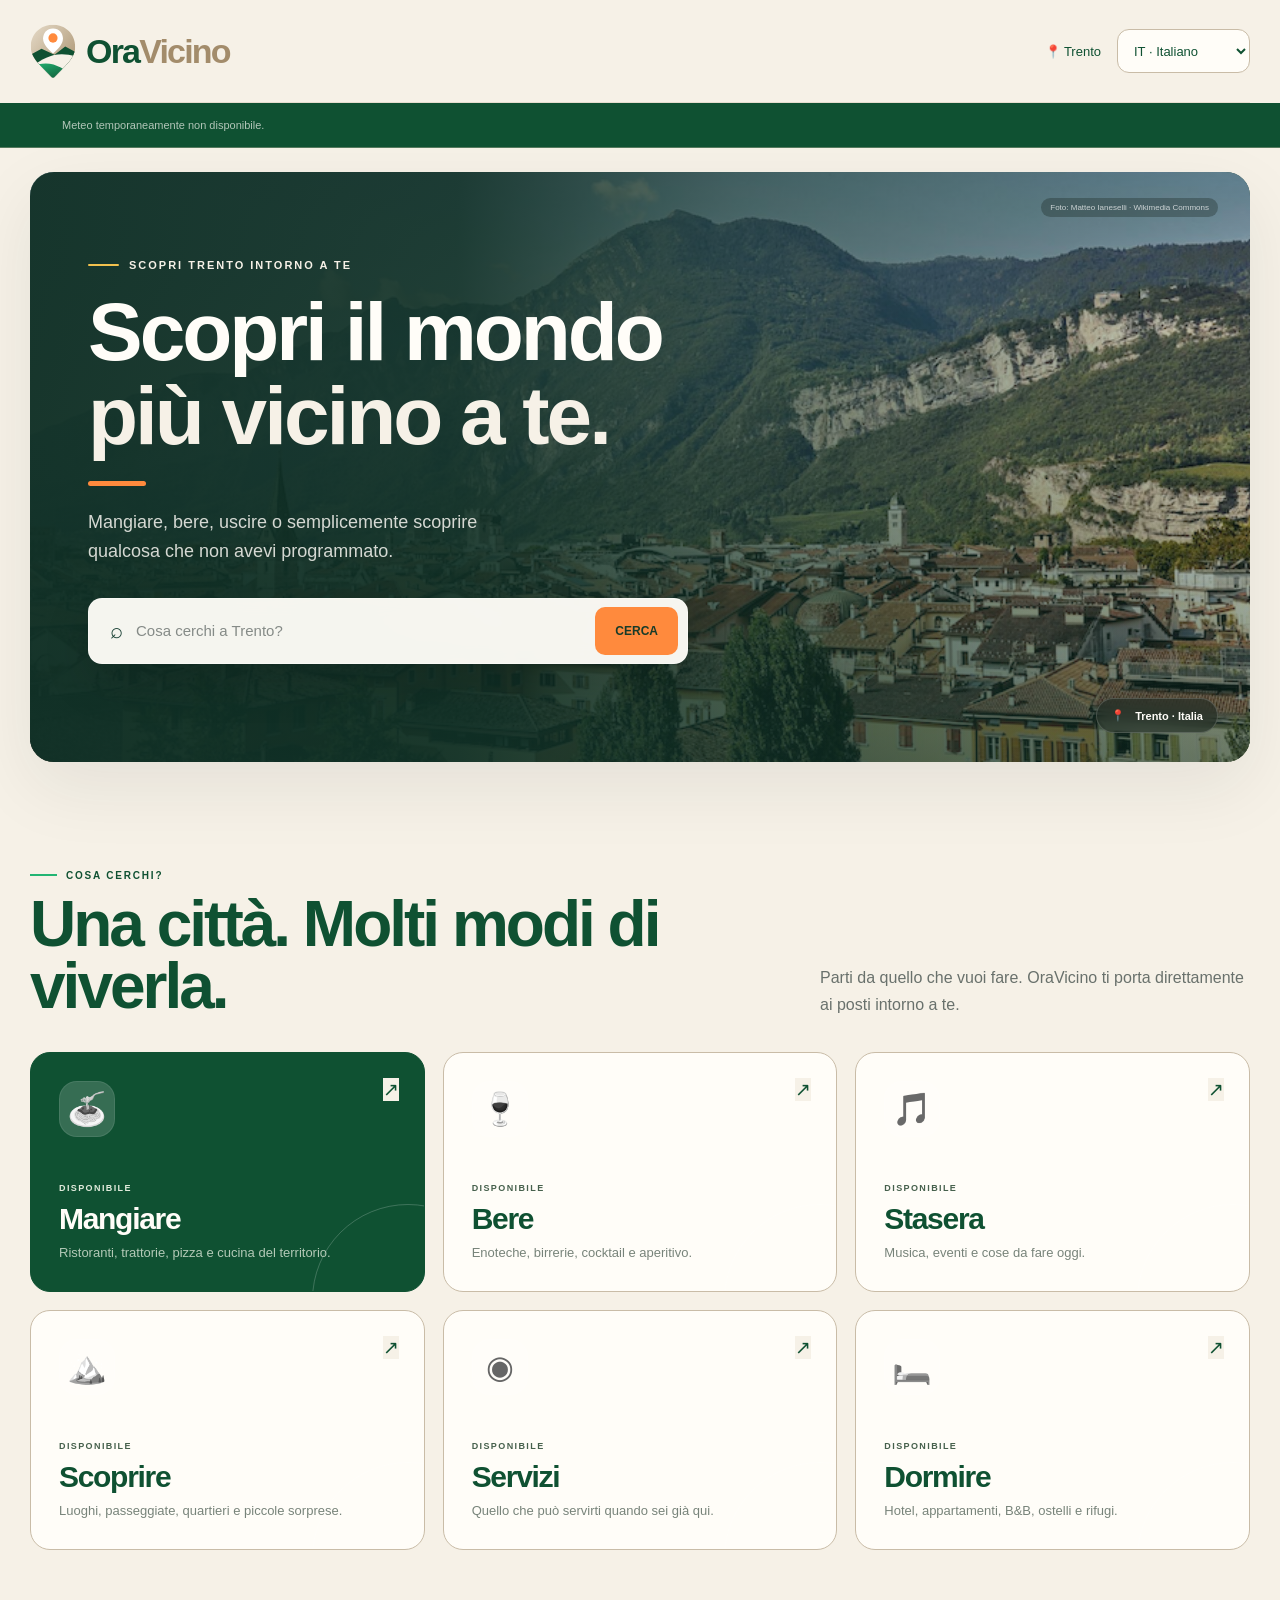
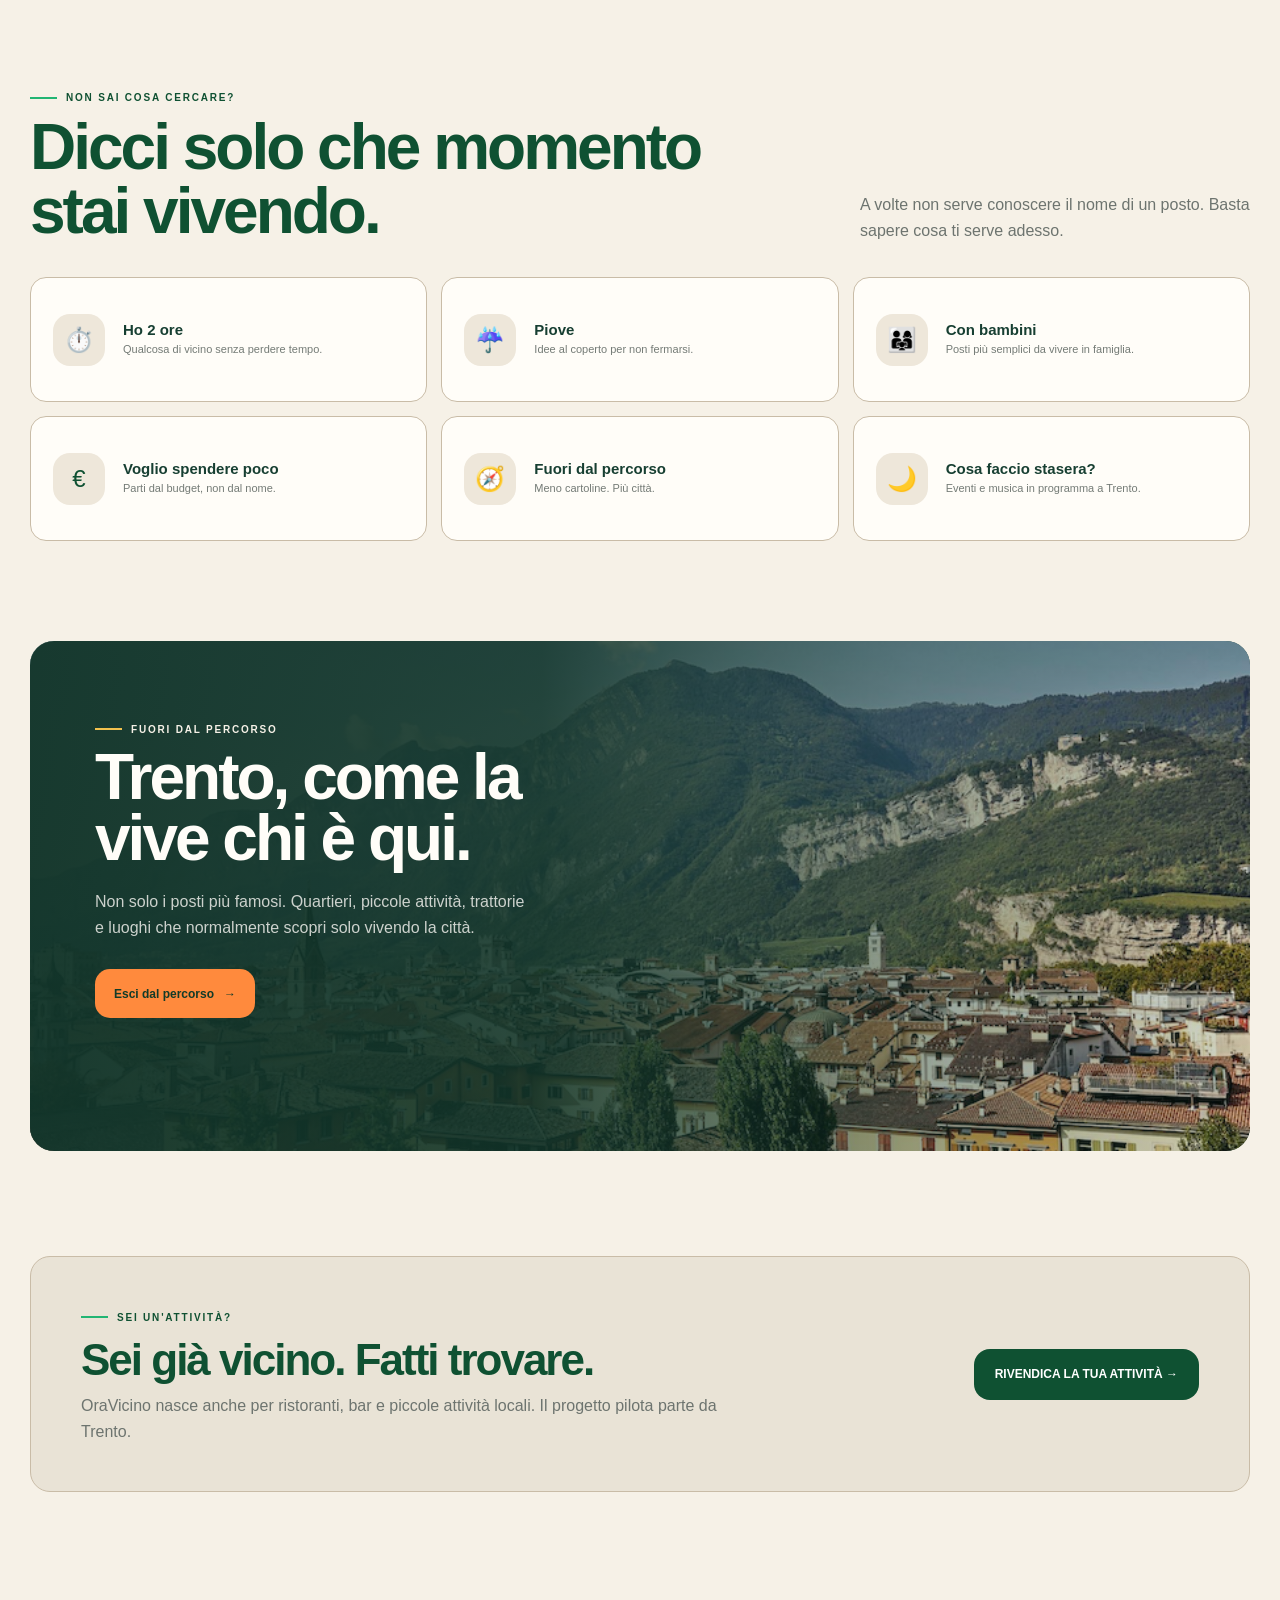
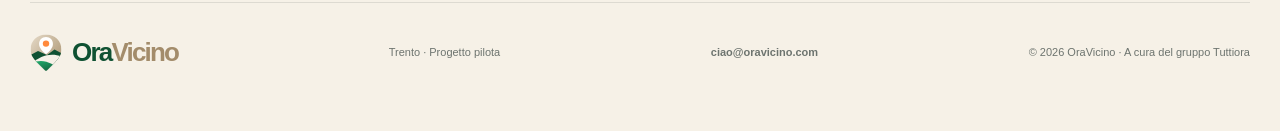
==== commit 8b2687b3: "Credit Tuttiora as the maintaining group" ====
--- a/index.html
+++ b/index.html
@@ -1861,9 +1861,7 @@
     </a>
 
 
-    <span>
-      © 2026 OraVicino
-    </span>
+    <span data-i18n="maintainer">© 2026 OraVicino · A cura del gruppo Tuttiora</span>
 
   </footer>
 
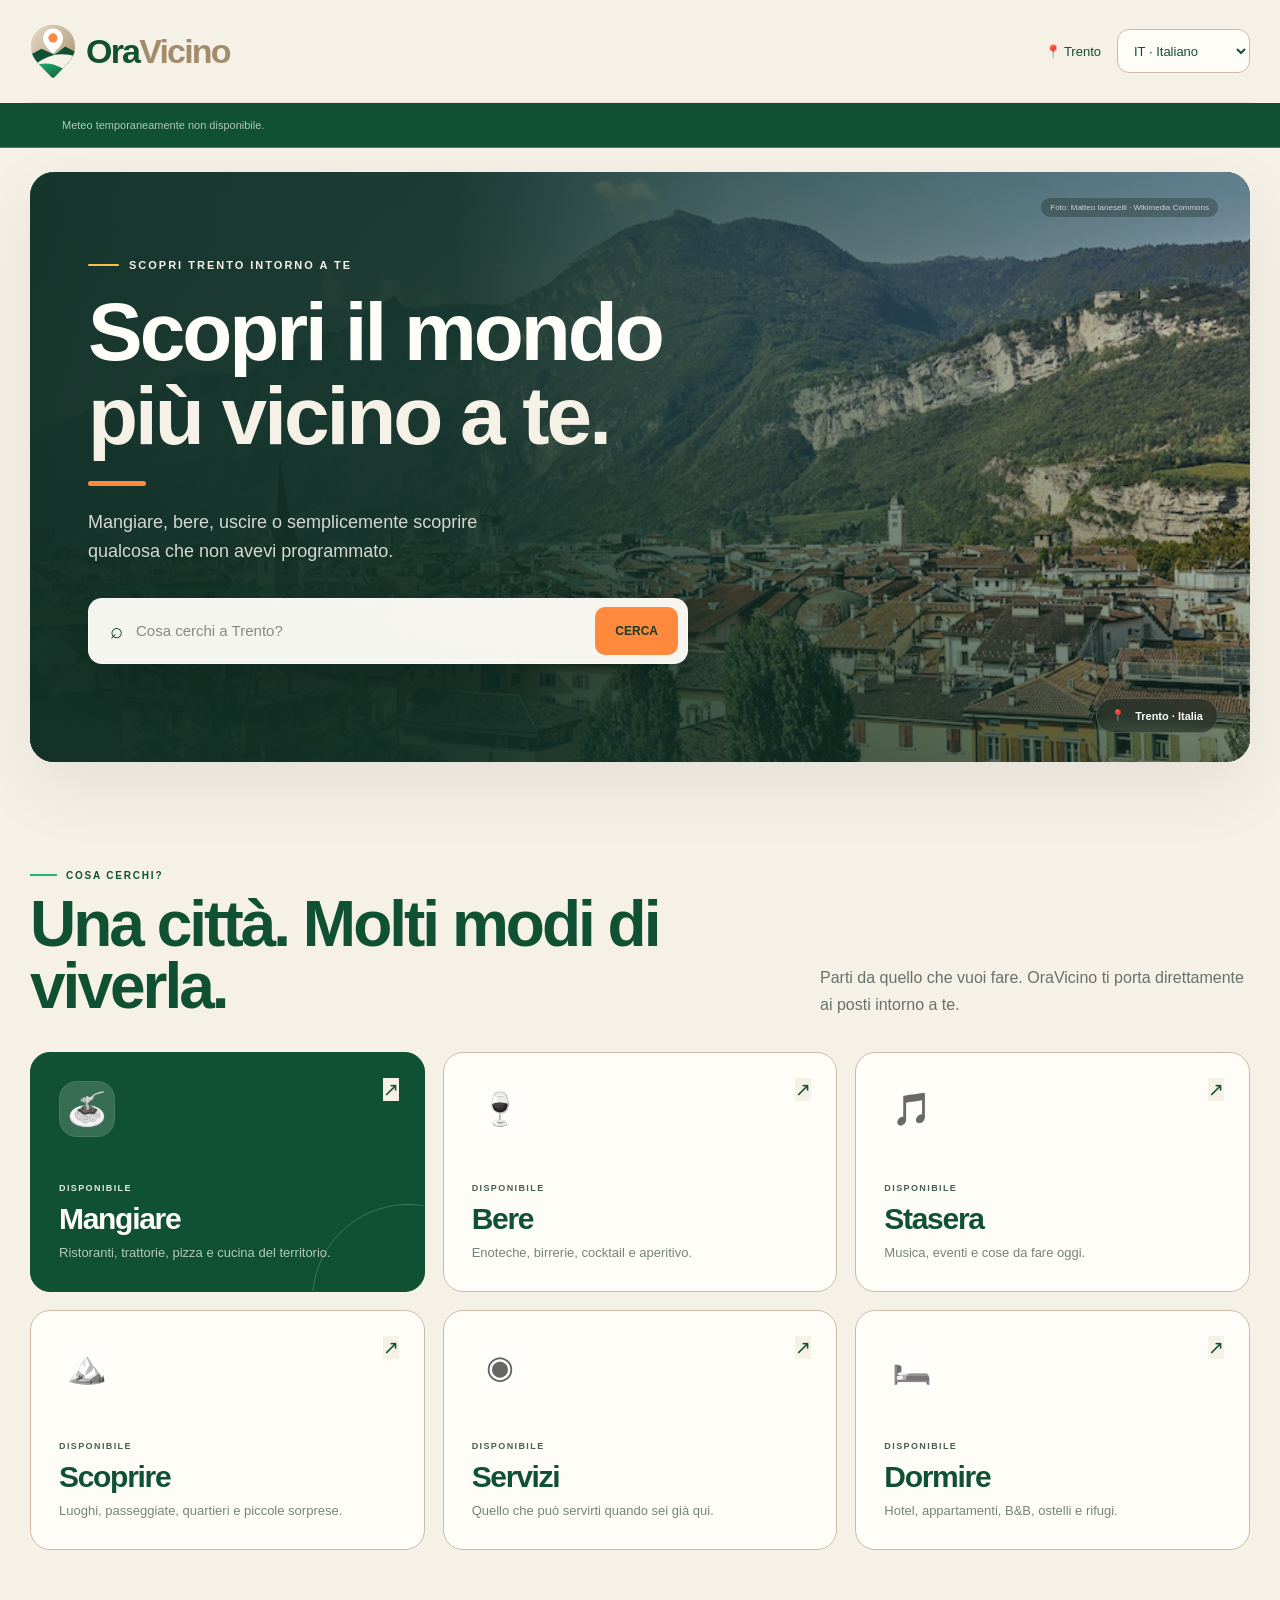
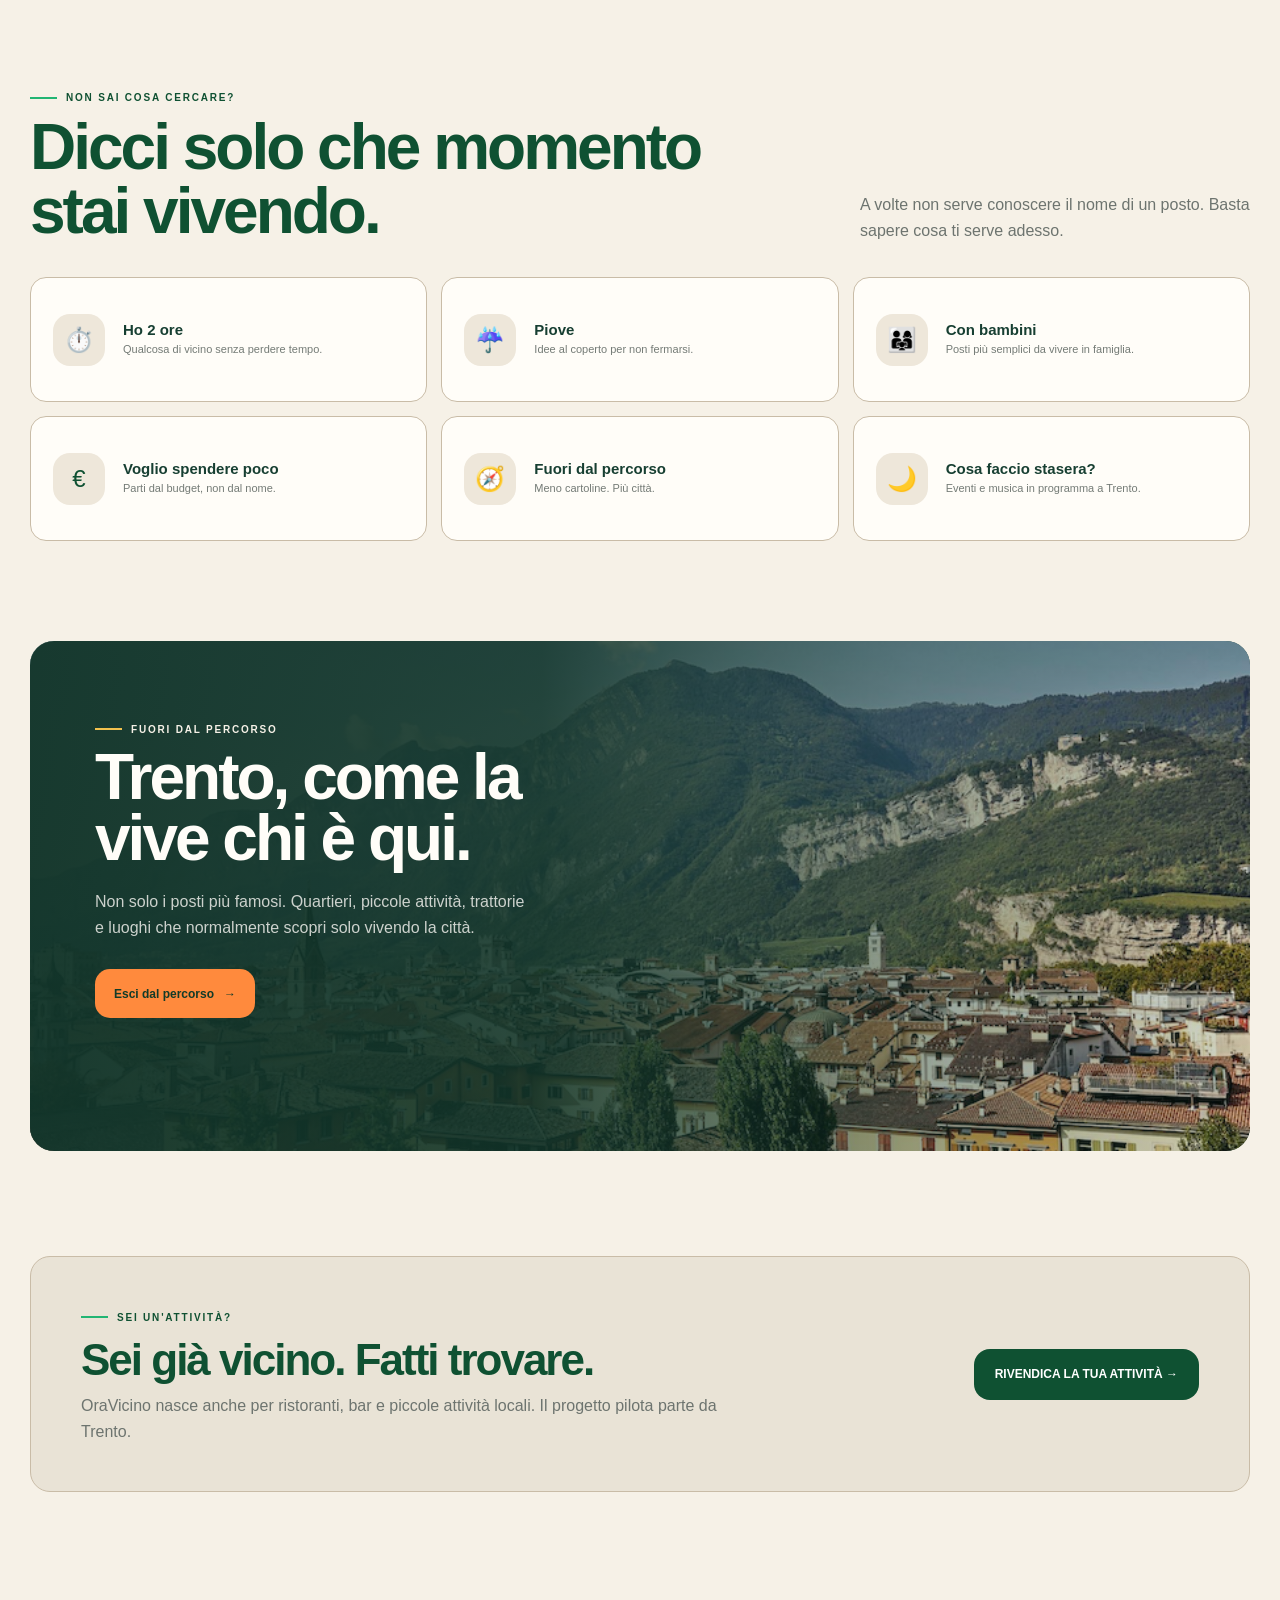
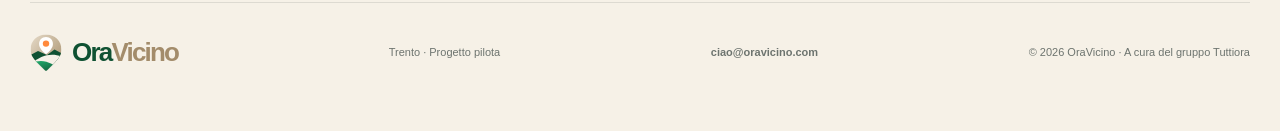
==== commit 63210472: "Refresh cached Home translations for Tuttiora credit" ====
--- a/index.html
+++ b/index.html
@@ -1919,7 +1919,7 @@
 
 
   <!-- ORAVICINO METEO -->
-  <script src="home-i18n.js"></script>
+  <script src="home-i18n.js?v=tuttiora-1"></script>
   <script src="home-weather.js"></script>
 
 
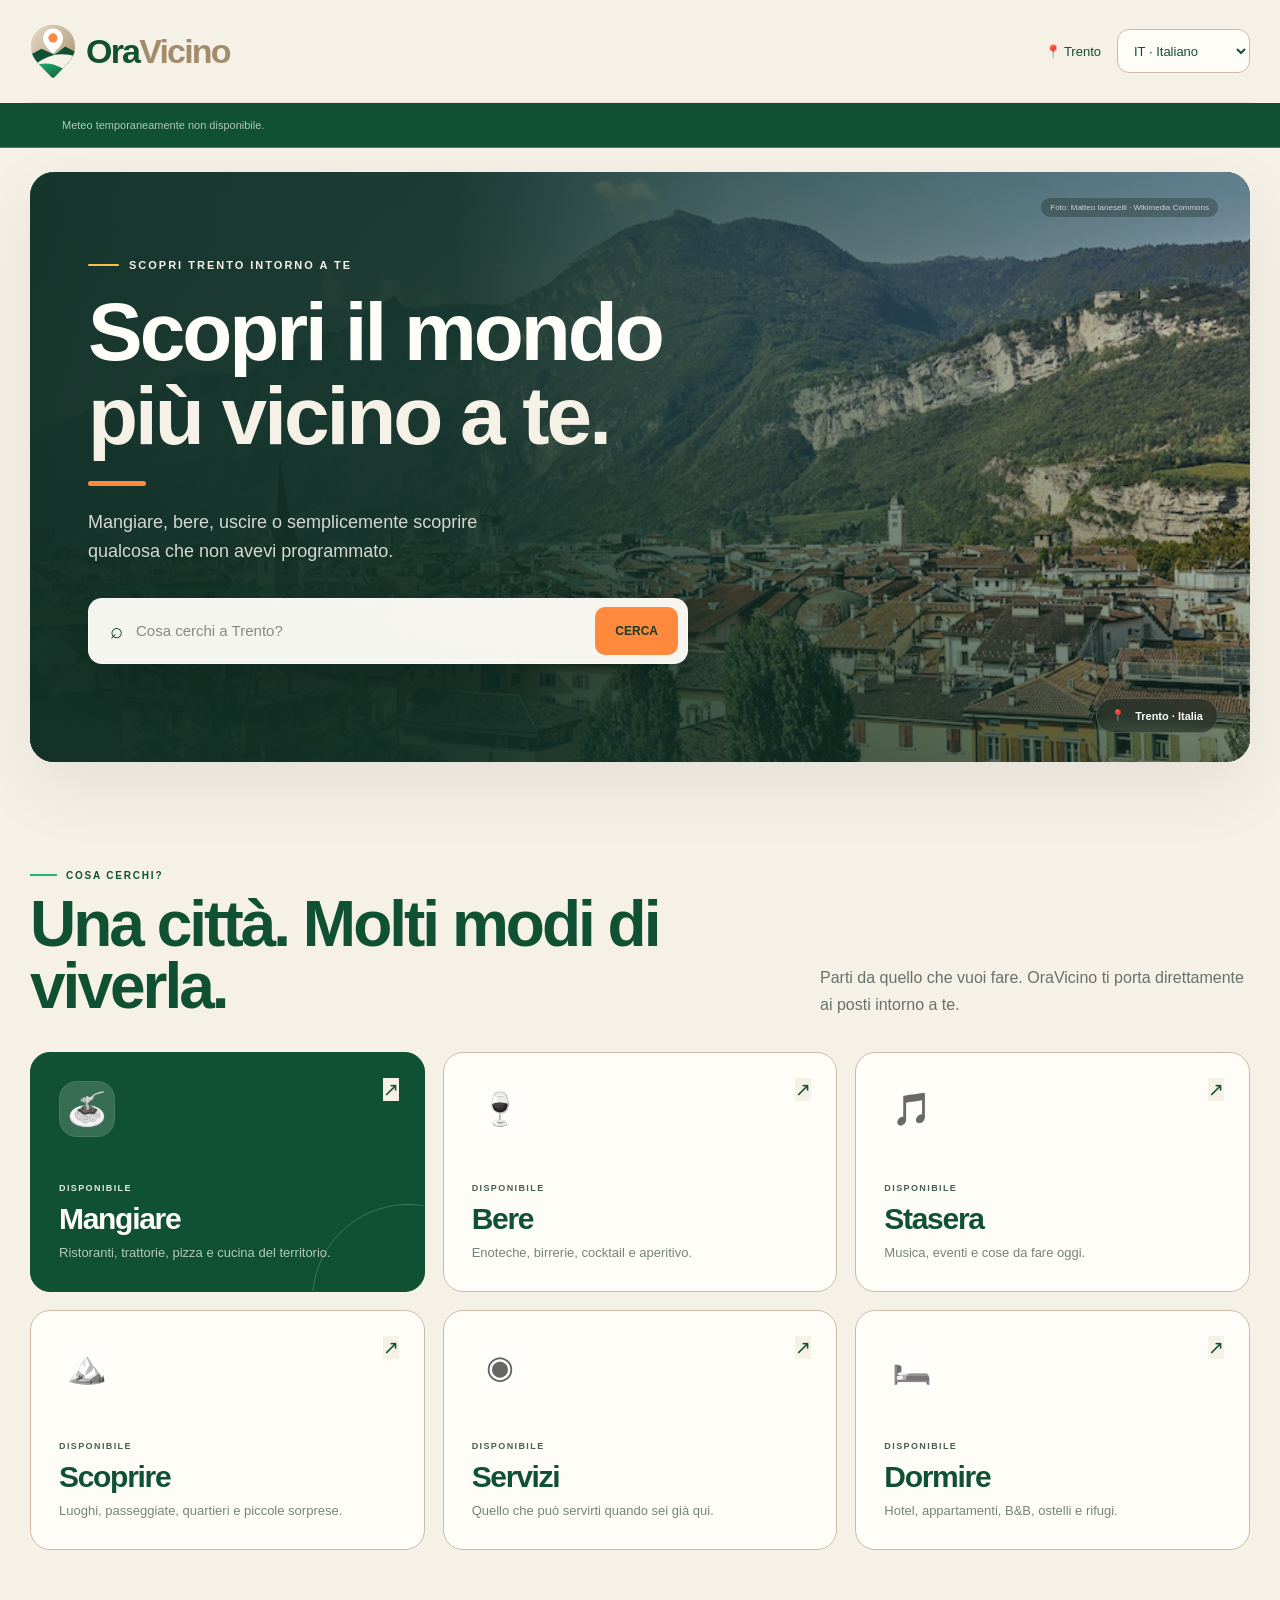
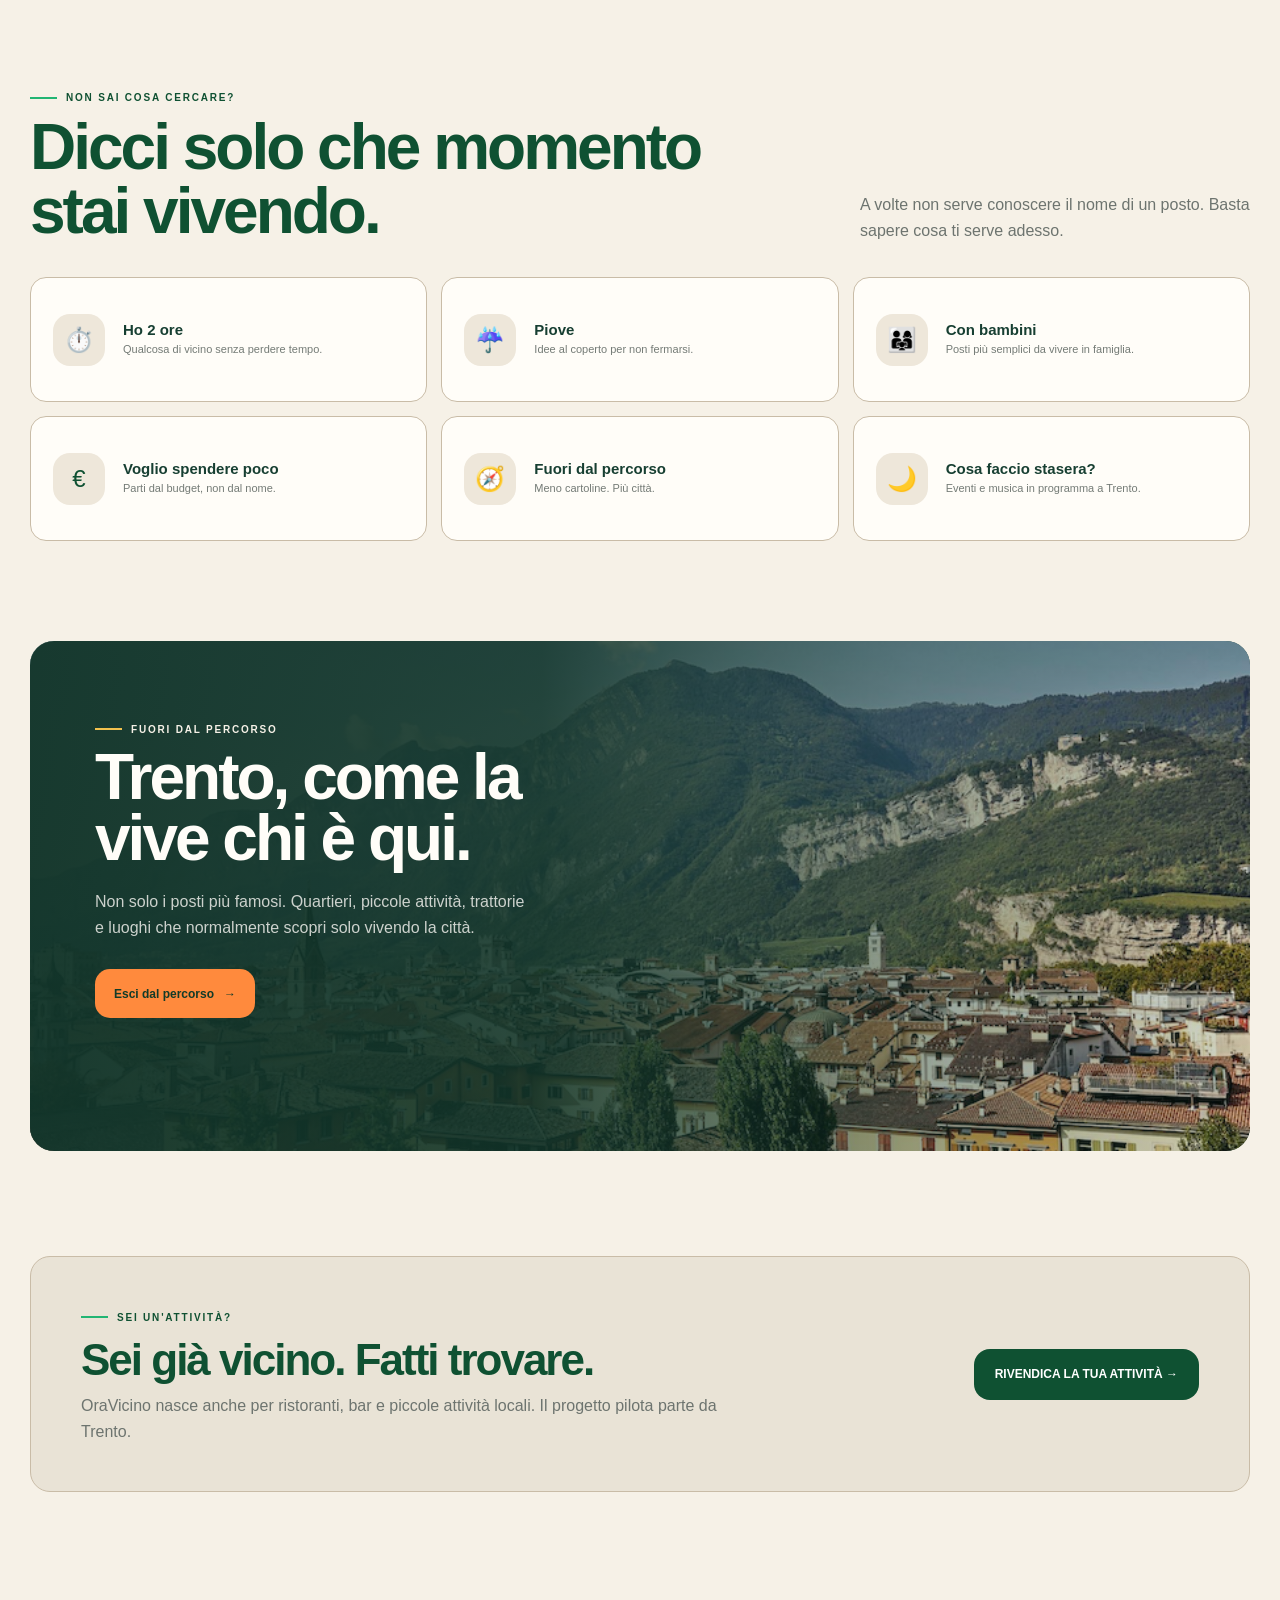
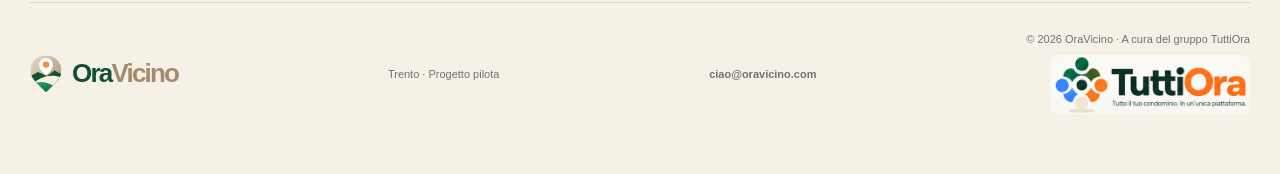
==== commit 6e92e1cd: "Add supplied TuttiOra logo to Home footer" ====
--- a/index.html
+++ b/index.html
@@ -1132,7 +1132,7 @@
 
   </style>
 
-<link rel="stylesheet" href="home-brand.css">
+<link rel="stylesheet" href="home-brand.css?v=tuttiora-logo-1">
 <link rel="icon" href="oravicino-mark.svg" type="image/svg+xml">
 </head>
 
@@ -1861,7 +1861,7 @@
     </a>
 
 
-    <span data-i18n="maintainer">© 2026 OraVicino · A cura del gruppo Tuttiora</span>
+    <div class="maintainer-group"><span data-i18n="maintainer">© 2026 OraVicino · A cura del gruppo TuttiOra</span><span class="tuttiora-logo"><img src="tuttiora-brand.png" alt="TuttiOra" width="1448" height="1086" loading="lazy"></span></div>
 
   </footer>
 
@@ -1919,7 +1919,7 @@
 
 
   <!-- ORAVICINO METEO -->
-  <script src="home-i18n.js?v=tuttiora-1"></script>
+  <script src="home-i18n.js?v=tuttiora-logo-1"></script>
   <script src="home-weather.js"></script>
 
 
--- a/home-brand.css
+++ b/home-brand.css
@@ -21,3 +21,9 @@
 @media(max-width:600px){.topbar{width:calc(100% - 32px);padding:15px 0;min-height:80px;gap:8px}.brand-mark{width:32px;height:39px}.brand-name{font-size:25px;letter-spacing:-1.3px}.logo{gap:7px}.top-actions{gap:6px}.city-button{display:none}.language-picker select{max-width:122px;font-size:12px;padding:8px}.home-hero{min-height:0;border-radius:20px}.hero-content{position:relative;padding:80px 23px 35px;width:100%}.hero-content h1{font-size:clamp(40px,11vw,62px);letter-spacing:-2px}.hero-eyebrow{font-size:9px;letter-spacing:1.4px}.hero-search{flex-wrap:wrap;padding:6px 8px 6px 12px}.hero-search input{font-size:13px}.hero-search button{display:block;min-height:44px;padding:0 10px;font-size:10px}.hero-location{top:16px;right:16px}.category-section{padding-top:55px}.section-heading h2,.now-top h2{font-size:39px;line-height:1.07}.category-card.mangiare,.category-card.bere,.category-card.stasera,.category-card.scoprire,.category-card.servizi,.category-card.dormire{grid-column:1/-1;min-height:200px}.local-section{min-height:0}.local-content{position:relative;padding:50px 24px;width:100%}.local-content h2{font-size:44px;line-height:1.06}.business-section h2{font-size:36px;letter-spacing:-1.5px}.business-button{white-space:normal;text-align:center;line-height:1.5;padding:14px}.hero-photo-credit{display:block;position:relative;top:auto;right:auto;border-radius:0;padding:8px 14px;font-size:8px;background:#0F5132}.home-footer{gap:18px}}
 @media(prefers-reduced-motion:reduce){html{scroll-behavior:auto}*,*::before,*::after{transition:none!important}}
 .topbar{display:flex;flex-direction:row;align-items:center;justify-content:space-between}.hero-content h1 em{font-family:inherit;font-weight:700}.ov-meteo{background:#0F5132!important;color:#fffdf8}.ov-meteo-more{color:#fffdf8!important;min-height:44px}.ov-meteo-panel{background:#0b4028}.ov-meteo-hour-rain,.ov-meteo-detail-rain,.ov-meteo-day-rain{color:#ffb583}
+
+/* Display the supplied horizontal TuttiOra mark from its original brand board. */
+.maintainer-group{display:flex;flex-direction:column;align-items:flex-end;gap:10px;max-width:100%}
+.tuttiora-logo{display:block;position:relative;overflow:hidden;width:200px;height:59px;flex-shrink:0;border-radius:8px}
+.tuttiora-logo img{position:absolute;width:632.32px;height:474.24px;max-width:none;left:-412.66px;top:-28.38px}
+@media(max-width:600px){.maintainer-group{align-items:flex-start}}
